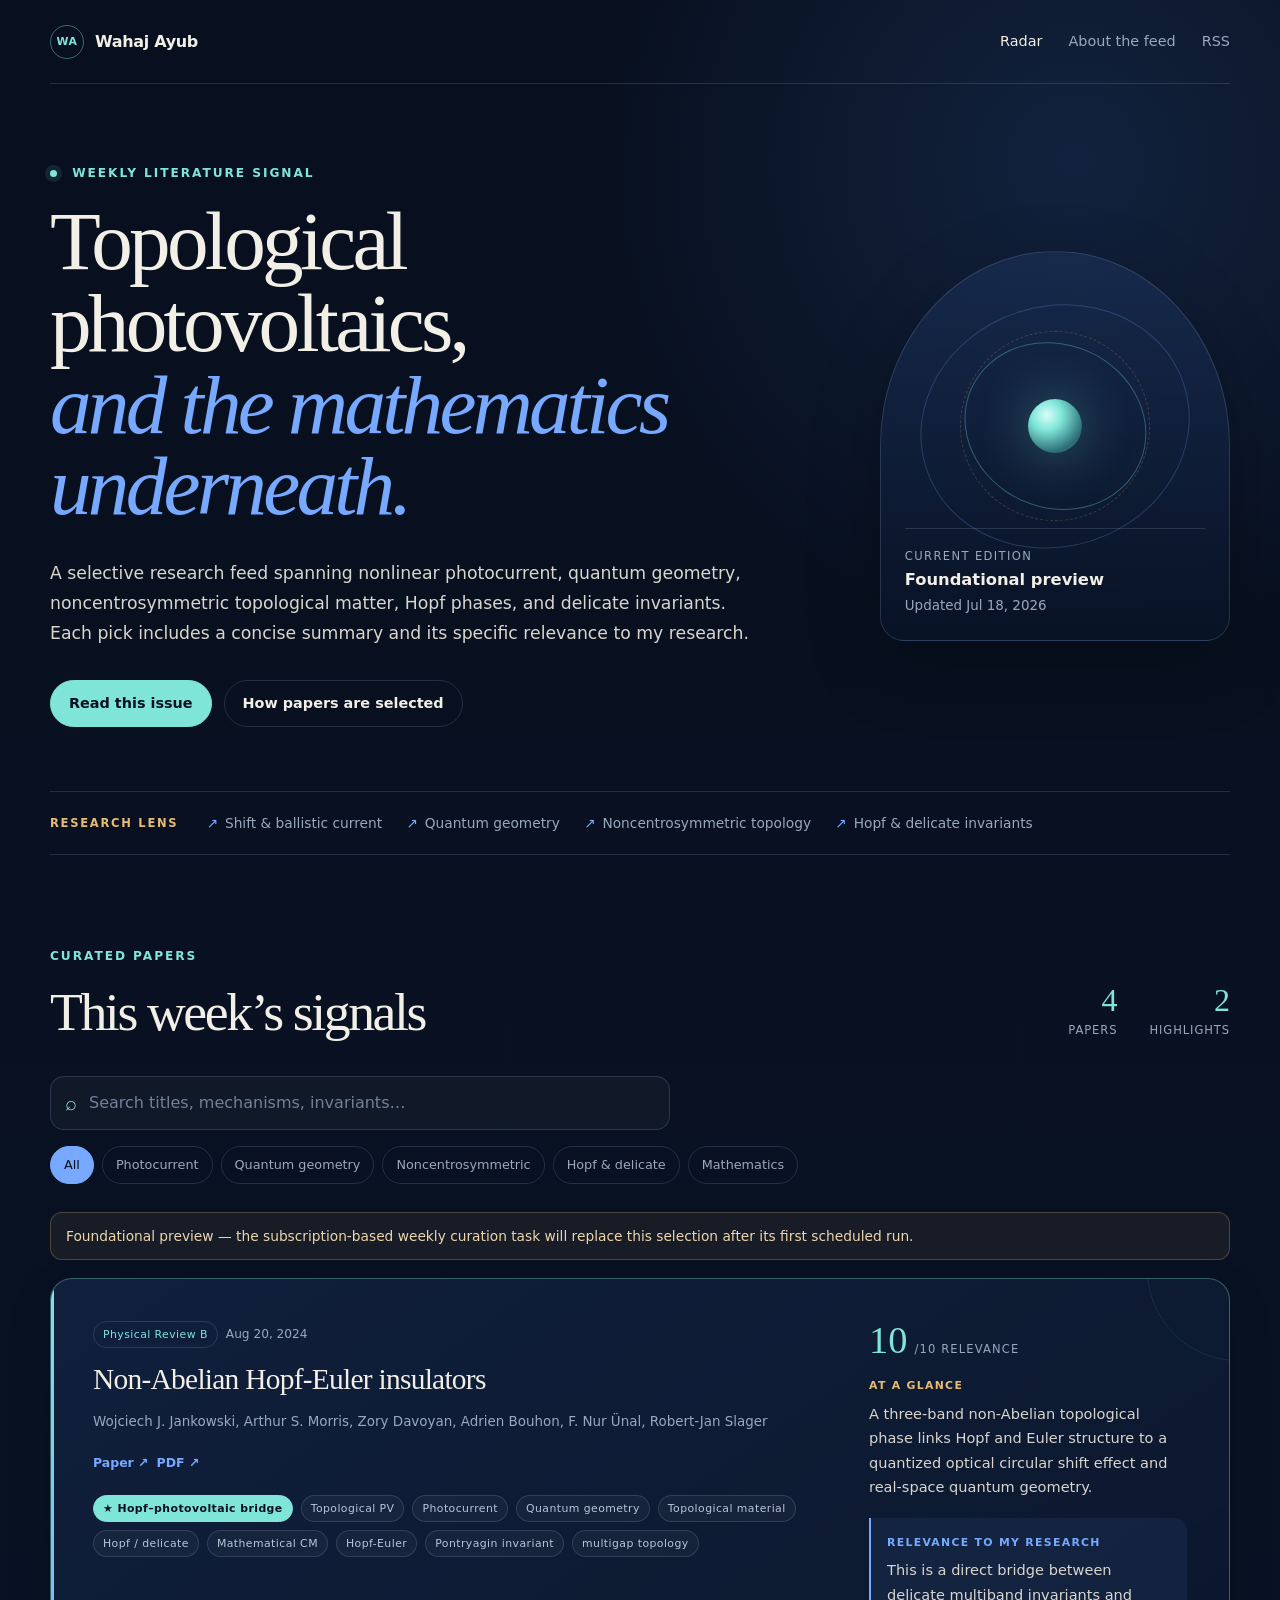
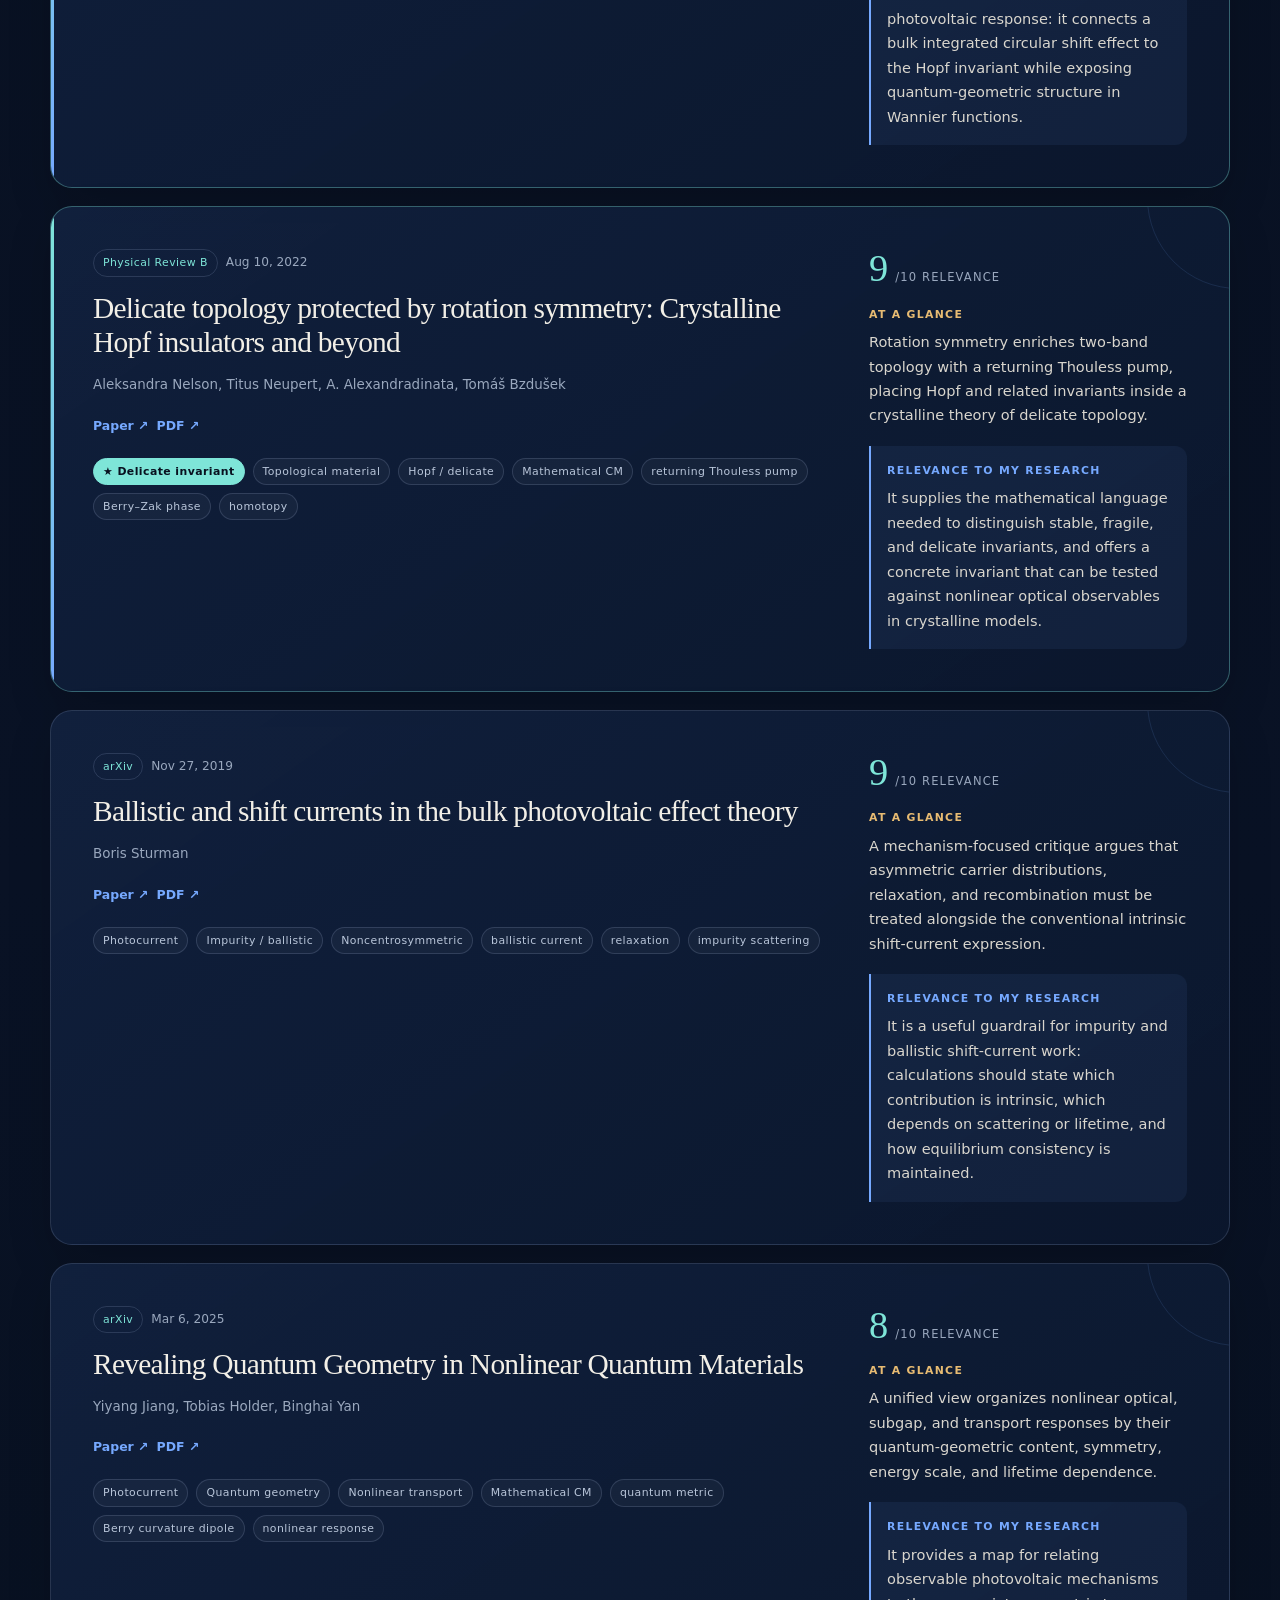
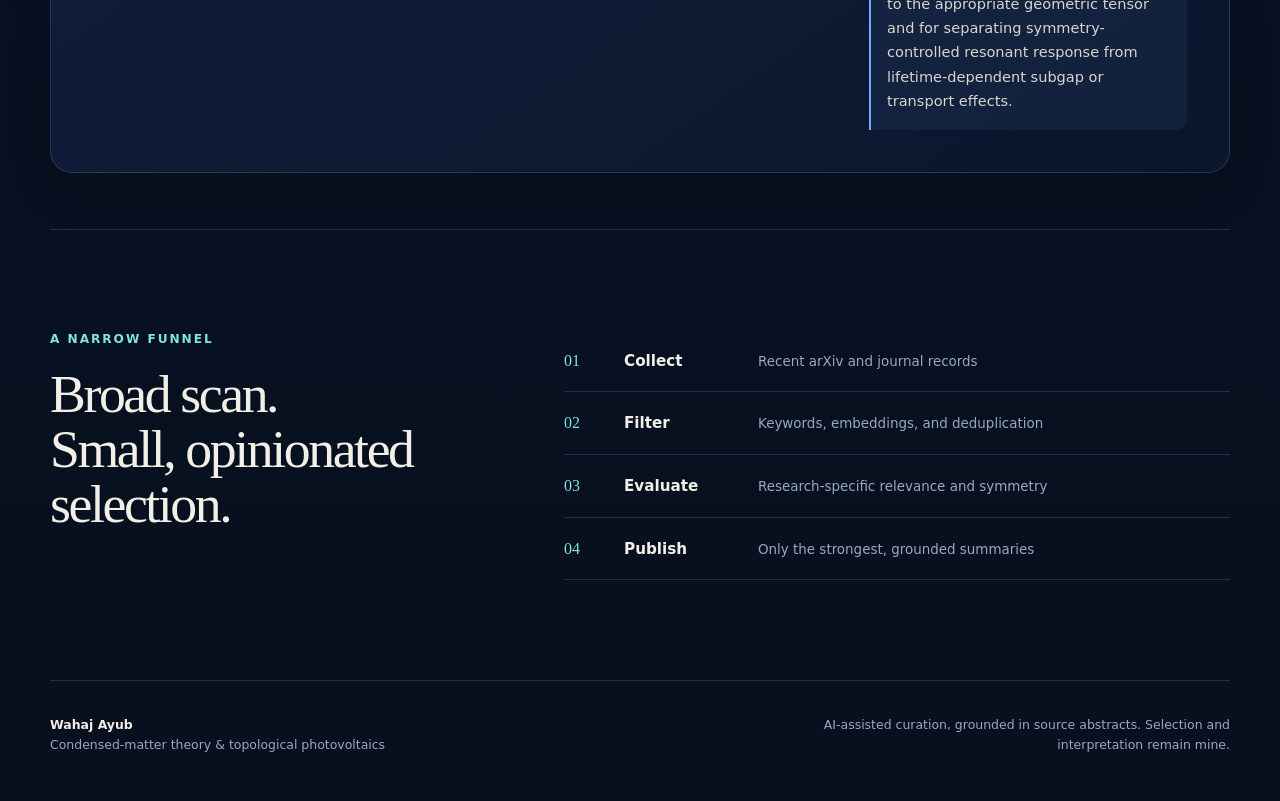
==== index.html @ 77e35195 "Launch research radar" ====
<!doctype html>
<html lang="en">
<head>
  <meta charset="utf-8">
  <meta name="viewport" content="width=device-width, initial-scale=1">
  <meta name="description" content="Wahaj Ayub's research radar for topological photovoltaics, quantum geometry, noncentrosymmetric materials, and mathematical condensed matter.">
  <meta name="theme-color" content="#08101f">
  <meta property="og:title" content="Wahaj Ayub — Research Radar">
  <meta property="og:description" content="Weekly signals from topological photovoltaics, quantum geometry, and the mathematics underneath.">
  <meta property="og:type" content="website">
  <meta property="og:url" content="https://wahajayub.me/">
  <link rel="canonical" href="https://wahajayub.me/">
  <link rel="alternate" type="application/rss+xml" title="Wahaj Ayub Research Radar" href="/feed.xml">
  <link rel="stylesheet" href="/styles.css">
  <link rel="icon" href="data:image/svg+xml,<svg xmlns=%22http://www.w3.org/2000/svg%22 viewBox=%220 0 100 100%22><text y=%22.9em%22 font-size=%2290%22>◈</text></svg>">
  <title>Wahaj Ayub — Research Radar</title>
</head>
<body>
  <a class="skip-link" href="#papers">Skip to papers</a>

  <header class="site-header">
    <a class="wordmark" href="/" aria-label="Wahaj Ayub home">
      <span class="wordmark-mark" aria-hidden="true">WA</span>
      <span>Wahaj Ayub</span>
    </a>
    <nav class="site-nav" aria-label="Primary navigation">
      <a class="active" href="/">Radar</a>
      <a href="/about.html">About the feed</a>
      <a href="/feed.xml">RSS</a>
    </nav>
  </header>

  <main>
    <section class="hero" aria-labelledby="page-title">
      <div class="hero-copy">
        <p class="eyebrow"><span class="live-dot" aria-hidden="true"></span> Weekly literature signal</p>
        <h1 id="page-title">Topological photovoltaics,<br><em>and the mathematics underneath.</em></h1>
        <p class="hero-intro">
          A selective research feed spanning nonlinear photocurrent, quantum geometry,
          noncentrosymmetric topological matter, Hopf phases, and delicate invariants.
          Each pick includes a concise summary and its specific relevance to my research.
        </p>
        <div class="hero-actions">
          <a class="button primary" href="#papers">Read this issue</a>
          <a class="button ghost" href="/about.html">How papers are selected</a>
        </div>
      </div>

      <aside class="signal-panel" aria-label="Current edition">
        <div class="signal-orbit" aria-hidden="true">
          <span class="orbit orbit-one"></span>
          <span class="orbit orbit-two"></span>
          <span class="orbit-core"></span>
        </div>
        <div class="signal-meta">
          <span class="signal-label">Current edition</span>
          <strong id="edition-label">Loading…</strong>
          <span id="updated-label">Checking the feed</span>
        </div>
      </aside>
    </section>

    <section class="lens-strip" aria-label="Research priorities">
      <span class="lens-label">Research lens</span>
      <div class="lens-items">
        <span>Shift &amp; ballistic current</span>
        <span>Quantum geometry</span>
        <span>Noncentrosymmetric topology</span>
        <span>Hopf &amp; delicate invariants</span>
      </div>
    </section>

    <section class="feed-section" id="papers" aria-labelledby="papers-title">
      <div class="section-heading">
        <div>
          <p class="eyebrow">Curated papers</p>
          <h2 id="papers-title">This week’s signals</h2>
        </div>
        <div class="issue-stats" aria-live="polite">
          <div><strong id="paper-count">—</strong><span>papers</span></div>
          <div><strong id="highlight-count">—</strong><span>highlights</span></div>
        </div>
      </div>

      <div class="controls" aria-label="Paper filters">
        <label class="search-box">
          <span class="sr-only">Search papers</span>
          <span aria-hidden="true">⌕</span>
          <input id="paper-search" type="search" placeholder="Search titles, mechanisms, invariants…" autocomplete="off">
        </label>
        <div class="filter-row" id="filter-row" role="group" aria-label="Filter by topic">
          <button class="filter active" type="button" data-filter="all" aria-pressed="true">All</button>
          <button class="filter" type="button" data-filter="shift_current" aria-pressed="false">Photocurrent</button>
          <button class="filter" type="button" data-filter="quantum_geometry" aria-pressed="false">Quantum geometry</button>
          <button class="filter" type="button" data-filter="noncentrosymmetric_materials" aria-pressed="false">Noncentrosymmetric</button>
          <button class="filter" type="button" data-filter="hopf_topology" aria-pressed="false">Hopf &amp; delicate</button>
          <button class="filter" type="button" data-filter="mathematical_condensed_matter" aria-pressed="false">Mathematics</button>
        </div>
      </div>

      <div class="feed-notice" id="feed-notice" hidden></div>
      <div class="paper-list" id="paper-list" aria-live="polite">
        <article class="paper-card skeleton-card" aria-label="Loading paper">
          <div class="skeleton line short"></div>
          <div class="skeleton line title"></div>
          <div class="skeleton line"></div>
          <div class="skeleton block"></div>
        </article>
      </div>
      <div class="empty-state" id="empty-state" hidden>
        <span aria-hidden="true">∅</span>
        <h3>No matching signals</h3>
        <p>Try a broader topic or clear the search.</p>
      </div>
    </section>

    <section class="method-preview">
      <div>
        <p class="eyebrow">A narrow funnel</p>
        <h2>Broad scan.<br>Small, opinionated selection.</h2>
      </div>
      <ol class="funnel" aria-label="Selection process">
        <li><span>01</span><strong>Collect</strong><small>Recent arXiv and journal records</small></li>
        <li><span>02</span><strong>Filter</strong><small>Keywords, embeddings, and deduplication</small></li>
        <li><span>03</span><strong>Evaluate</strong><small>Research-specific relevance and symmetry</small></li>
        <li><span>04</span><strong>Publish</strong><small>Only the strongest, grounded summaries</small></li>
      </ol>
    </section>
  </main>

  <footer class="site-footer">
    <div>
      <strong>Wahaj Ayub</strong>
      <span>Condensed-matter theory &amp; topological photovoltaics</span>
    </div>
    <p>AI-assisted curation, grounded in source abstracts. Selection and interpretation remain mine.</p>
  </footer>

  <script src="/app.js" defer></script>
</body>
</html>
---- styles.css ----
:root {
  --ink: #08101f;
  --ink-soft: #0d1830;
  --panel: #111f3b;
  --panel-light: #172747;
  --paper: #f2efe7;
  --paper-soft: #d9d6ce;
  --muted: #9aa8be;
  --blue: #76a9ff;
  --cyan: #7ee5d8;
  --gold: #e7bb72;
  --rose: #f29ba5;
  --border: rgba(187, 207, 240, 0.16);
  --shadow: 0 24px 70px rgba(0, 0, 0, 0.28);
  --radius: 22px;
  --max: 1180px;
}

* { box-sizing: border-box; }
html { scroll-behavior: smooth; }
body {
  margin: 0;
  min-width: 320px;
  color: var(--paper);
  background:
    radial-gradient(circle at 84% 4%, rgba(56, 105, 184, 0.2), transparent 30rem),
    linear-gradient(180deg, #08101f 0%, #091225 62%, #07101e 100%);
  font-family: Inter, ui-sans-serif, system-ui, -apple-system, BlinkMacSystemFont, "Segoe UI", sans-serif;
  line-height: 1.6;
  -webkit-font-smoothing: antialiased;
}

body::before {
  content: "";
  position: fixed;
  inset: 0;
  pointer-events: none;
  opacity: 0.23;
  background-image: linear-gradient(rgba(255,255,255,.018) 1px, transparent 1px), linear-gradient(90deg, rgba(255,255,255,.018) 1px, transparent 1px);
  background-size: 42px 42px;
  mask-image: linear-gradient(to bottom, black, transparent 68%);
}

a { color: inherit; }
button, input { font: inherit; }
button { color: inherit; }

.skip-link {
  position: fixed;
  left: 16px;
  top: -60px;
  z-index: 50;
  padding: 10px 14px;
  border-radius: 8px;
  color: var(--ink);
  background: var(--cyan);
  transition: top .2s ease;
}
.skip-link:focus { top: 16px; }
.sr-only {
  position: absolute;
  width: 1px;
  height: 1px;
  padding: 0;
  margin: -1px;
  overflow: hidden;
  clip: rect(0, 0, 0, 0);
  white-space: nowrap;
  border: 0;
}

.site-header,
main,
.site-footer {
  width: min(calc(100% - 40px), var(--max));
  margin-inline: auto;
  position: relative;
  z-index: 1;
}

.site-header {
  display: flex;
  align-items: center;
  justify-content: space-between;
  min-height: 84px;
  border-bottom: 1px solid var(--border);
}

.wordmark {
  display: inline-flex;
  align-items: center;
  gap: 11px;
  font-weight: 720;
  text-decoration: none;
  letter-spacing: -.02em;
}

.wordmark-mark {
  display: grid;
  place-items: center;
  width: 34px;
  aspect-ratio: 1;
  border: 1px solid rgba(126, 229, 216, .42);
  border-radius: 50%;
  color: var(--cyan);
  font-size: .68rem;
  letter-spacing: .04em;
}

.site-nav { display: flex; gap: 26px; }
.site-nav a {
  color: var(--muted);
  font-size: .9rem;
  text-decoration: none;
  transition: color .15s ease;
}
.site-nav a:hover,
.site-nav a.active { color: var(--paper); }

.hero {
  display: grid;
  grid-template-columns: minmax(0, 1.35fr) minmax(270px, .65fr);
  gap: clamp(40px, 8vw, 110px);
  align-items: center;
  min-height: 640px;
  padding: 80px 0 64px;
}

.eyebrow {
  margin: 0 0 18px;
  color: var(--cyan);
  font-size: .76rem;
  font-weight: 760;
  letter-spacing: .16em;
  text-transform: uppercase;
}

.live-dot {
  display: inline-block;
  width: 7px;
  height: 7px;
  margin-right: 9px;
  border-radius: 50%;
  background: var(--cyan);
  box-shadow: 0 0 0 5px rgba(126, 229, 216, .1);
}

h1, h2, h3, p { overflow-wrap: anywhere; }
h1, h2 {
  font-family: Georgia, "Times New Roman", serif;
  letter-spacing: -.045em;
}

.hero h1,
.about-hero h1 {
  max-width: 900px;
  margin: 0;
  font-size: clamp(3rem, 6.5vw, 6.15rem);
  font-weight: 500;
  line-height: .98;
}
.hero h1 em,
.about-hero h1 em {
  color: var(--blue);
  font-weight: 400;
}

.hero-intro,
.about-hero > p:last-child {
  max-width: 720px;
  margin: 30px 0 0;
  color: var(--paper-soft);
  font-size: clamp(1rem, 1.35vw, 1.16rem);
  line-height: 1.75;
}

.hero-actions,
.about-cta > div { display: flex; flex-wrap: wrap; gap: 12px; margin-top: 32px; }
.button {
  display: inline-flex;
  align-items: center;
  justify-content: center;
  min-height: 46px;
  padding: 11px 18px;
  border: 1px solid var(--border);
  border-radius: 999px;
  font-size: .9rem;
  font-weight: 700;
  text-decoration: none;
  transition: transform .15s ease, background .15s ease, border-color .15s ease;
}
.button:hover { transform: translateY(-2px); }
.button.primary { color: var(--ink); background: var(--cyan); border-color: var(--cyan); }
.button.ghost:hover { background: rgba(255,255,255,.06); border-color: rgba(255,255,255,.28); }

.signal-panel {
  position: relative;
  min-height: 390px;
  padding: 24px;
  border: 1px solid var(--border);
  border-radius: 50% 50% 24px 24px;
  background: linear-gradient(180deg, rgba(25, 46, 84, .75), rgba(9, 19, 38, .85));
  box-shadow: var(--shadow);
  overflow: hidden;
}
.signal-orbit { position: absolute; inset: 14% 11% 24%; }
.orbit {
  position: absolute;
  inset: 0;
  border: 1px solid rgba(118, 169, 255, .24);
  border-radius: 50%;
  transform: rotate(-18deg);
}
.orbit-two { inset: 16%; border-color: rgba(126, 229, 216, .32); transform: rotate(24deg); }
.orbit-core {
  position: absolute;
  left: 50%;
  top: 50%;
  width: 54px;
  height: 54px;
  transform: translate(-50%, -50%);
  border-radius: 50%;
  background: radial-gradient(circle at 35% 30%, #d8fff9, var(--cyan) 30%, #2d6e76 72%);
  box-shadow: 0 0 54px rgba(126, 229, 216, .38);
}
.orbit-core::after {
  content: "";
  position: absolute;
  inset: -68px;
  border: 1px dashed rgba(231, 187, 114, .22);
  border-radius: 50%;
}
.signal-meta {
  position: absolute;
  left: 24px;
  right: 24px;
  bottom: 23px;
  display: grid;
  gap: 2px;
  padding-top: 18px;
  border-top: 1px solid var(--border);
}
.signal-label { color: var(--muted); font-size: .72rem; letter-spacing: .12em; text-transform: uppercase; }
.signal-meta strong { font-size: 1.02rem; }
.signal-meta > span:last-child { color: var(--muted); font-size: .84rem; }

.lens-strip {
  display: flex;
  align-items: center;
  gap: 28px;
  padding: 20px 0;
  border-top: 1px solid var(--border);
  border-bottom: 1px solid var(--border);
}
.lens-label { flex: none; color: var(--gold); font-size: .72rem; font-weight: 760; letter-spacing: .15em; text-transform: uppercase; }
.lens-items { display: flex; flex-wrap: wrap; gap: 10px 24px; color: var(--muted); font-size: .86rem; }
.lens-items span::before { content: "↗"; margin-right: 7px; color: var(--blue); }

.feed-section { padding: 92px 0 56px; scroll-margin-top: 30px; }
.section-heading {
  display: flex;
  align-items: end;
  justify-content: space-between;
  gap: 32px;
  margin-bottom: 36px;
}
.section-heading h2,
.method-preview h2,
.transparency h2,
.about-cta h2 {
  margin: 0;
  font-size: clamp(2.35rem, 4.2vw, 4.4rem);
  font-weight: 500;
  line-height: 1.02;
}
.issue-stats { display: flex; gap: 32px; }
.issue-stats div { display: grid; text-align: right; }
.issue-stats strong { color: var(--cyan); font-family: Georgia, serif; font-size: 2rem; font-weight: 500; line-height: 1; }
.issue-stats span { margin-top: 5px; color: var(--muted); font-size: .72rem; letter-spacing: .08em; text-transform: uppercase; }

.controls { display: grid; gap: 16px; margin-bottom: 28px; }
.search-box {
  display: flex;
  align-items: center;
  gap: 10px;
  width: min(100%, 620px);
  padding: 10px 14px;
  border: 1px solid var(--border);
  border-radius: 14px;
  background: rgba(255,255,255,.035);
}
.search-box > span { color: var(--cyan); font-size: 1.25rem; }
.search-box input { width: 100%; border: 0; outline: 0; color: var(--paper); background: transparent; }
.search-box input::placeholder { color: #72819a; }
.filter-row { display: flex; flex-wrap: wrap; gap: 8px; }
.filter {
  padding: 8px 13px;
  border: 1px solid var(--border);
  border-radius: 999px;
  color: var(--muted);
  background: transparent;
  cursor: pointer;
  font-size: .8rem;
  transition: .15s ease;
}
.filter:hover,
.filter.active { color: var(--ink); border-color: var(--blue); background: var(--blue); }

.feed-notice {
  margin-bottom: 18px;
  padding: 12px 15px;
  border: 1px solid rgba(231, 187, 114, .26);
  border-radius: 12px;
  color: #eed6ac;
  background: rgba(231, 187, 114, .07);
  font-size: .86rem;
}
.paper-list { display: grid; gap: 18px; }
.paper-card {
  position: relative;
  display: grid;
  grid-template-columns: minmax(0, 1.4fr) minmax(270px, .6fr);
  gap: 34px;
  padding: clamp(24px, 3.5vw, 42px);
  border: 1px solid var(--border);
  border-radius: var(--radius);
  background: linear-gradient(145deg, rgba(18, 34, 64, .88), rgba(11, 23, 45, .96));
  box-shadow: 0 18px 44px rgba(0,0,0,.16);
  overflow: hidden;
}
.paper-card::after {
  content: "";
  position: absolute;
  width: 180px;
  height: 180px;
  right: -100px;
  top: -100px;
  border: 1px solid rgba(118, 169, 255, .13);
  border-radius: 50%;
}
.paper-card.highlight { border-color: rgba(126, 229, 216, .35); }
.paper-card.highlight::before {
  content: "";
  position: absolute;
  inset: 0 auto 0 0;
  width: 3px;
  background: linear-gradient(var(--cyan), var(--blue));
}
.paper-main,
.paper-side { position: relative; z-index: 1; min-width: 0; }
.paper-kicker,
.badge-row,
.paper-links { display: flex; flex-wrap: wrap; align-items: center; gap: 8px; }
.paper-kicker { margin-bottom: 14px; color: var(--muted); font-size: .76rem; }
.source-chip,
.badge {
  display: inline-flex;
  align-items: center;
  min-height: 26px;
  padding: 4px 9px;
  border: 1px solid var(--border);
  border-radius: 999px;
  font-size: .68rem;
  letter-spacing: .04em;
}
.source-chip { color: var(--cyan); }
.badge { color: #b9c6da; background: rgba(255,255,255,.035); }
.badge.highlight-badge { color: var(--ink); border-color: var(--cyan); background: var(--cyan); font-weight: 760; }
.paper-title { margin: 0; font-family: Georgia, serif; font-size: clamp(1.5rem, 2.3vw, 2.2rem); font-weight: 500; line-height: 1.18; letter-spacing: -.025em; }
.paper-title a { text-decoration: none; }
.paper-title a:hover { color: var(--blue); }
.authors { margin: 14px 0 0; color: var(--muted); font-size: .84rem; }
.paper-links { margin-top: 20px; }
.paper-links a { color: var(--blue); font-size: .78rem; font-weight: 700; text-decoration: none; }
.paper-links a::after { content: " ↗"; }
.paper-side { display: grid; align-content: start; gap: 18px; }
.score-box { display: flex; align-items: baseline; gap: 7px; color: var(--cyan); }
.score-box strong { font-family: Georgia, serif; font-size: 2.4rem; font-weight: 500; line-height: 1; }
.score-box span { color: var(--muted); font-size: .72rem; text-transform: uppercase; letter-spacing: .1em; }
.summary-label { margin: 0 0 7px; color: var(--gold); font-size: .68rem; font-weight: 760; letter-spacing: .12em; text-transform: uppercase; }
.paper-summary,
.paper-relevance { margin: 0; color: var(--paper-soft); font-size: .91rem; line-height: 1.68; }
.relevance-block { padding: 16px; border-left: 2px solid var(--blue); border-radius: 0 12px 12px 0; background: rgba(118, 169, 255, .07); }
.relevance-block .summary-label { color: var(--blue); }
.badge-row { margin-top: 22px; }

.empty-state { padding: 70px 20px; text-align: center; border: 1px dashed var(--border); border-radius: var(--radius); color: var(--muted); }
.empty-state > span { color: var(--blue); font-family: Georgia, serif; font-size: 3rem; }
.empty-state h3 { margin: 8px 0 0; color: var(--paper); font-family: Georgia, serif; font-size: 1.7rem; font-weight: 500; }
.empty-state p { margin: 6px 0 0; }

.skeleton-card { display: block; }
.skeleton { border-radius: 8px; background: linear-gradient(90deg, rgba(255,255,255,.04), rgba(255,255,255,.1), rgba(255,255,255,.04)); background-size: 200% 100%; animation: pulse 1.5s infinite; }
.skeleton.line { width: 75%; height: 13px; margin-bottom: 13px; }
.skeleton.line.short { width: 24%; }
.skeleton.line.title { width: 62%; height: 30px; }
.skeleton.block { width: 100%; height: 82px; margin-top: 24px; }
@keyframes pulse { to { background-position: -200% 0; } }

.method-preview {
  display: grid;
  grid-template-columns: .8fr 1.2fr;
  gap: 70px;
  padding: 100px 0;
  border-top: 1px solid var(--border);
}
.funnel { margin: 0; padding: 0; list-style: none; counter-reset: funnel; }
.funnel li { display: grid; grid-template-columns: 46px 120px 1fr; gap: 14px; align-items: baseline; padding: 18px 0; border-bottom: 1px solid var(--border); }
.funnel li > span { color: var(--cyan); font-family: Georgia, serif; }
.funnel strong { font-size: .95rem; }
.funnel small { color: var(--muted); font-size: .84rem; }

.site-footer {
  display: flex;
  justify-content: space-between;
  gap: 40px;
  padding: 34px 0 46px;
  border-top: 1px solid var(--border);
  color: var(--muted);
  font-size: .78rem;
}
.site-footer div { display: grid; }
.site-footer strong { color: var(--paper); }
.site-footer p { max-width: 480px; margin: 0; text-align: right; }

.about-main { padding-bottom: 70px; }
.about-hero { max-width: 1000px; padding: 100px 0 80px; }
.about-grid { display: grid; grid-template-columns: repeat(2, minmax(0, 1fr)); gap: 18px; }
.about-card { min-height: 330px; padding: 34px; border: 1px solid var(--border); border-radius: var(--radius); background: rgba(17,31,59,.68); }
.about-card.accent-card { background: linear-gradient(145deg, rgba(36, 65, 111, .9), rgba(15, 31, 59, .9)); }
.card-index { color: var(--cyan); font-family: Georgia, serif; }
.about-card h2 { margin: 42px 0 14px; font-size: 2rem; font-weight: 500; }
.about-card p { color: var(--paper-soft); }
.topic-list { display: grid; gap: 8px; padding-left: 20px; color: var(--paper-soft); font-size: .9rem; }
.topic-list li::marker { color: var(--cyan); }
.transparency { display: grid; grid-template-columns: .8fr 1.2fr; gap: 70px; margin-top: 90px; padding: 80px 0; border-top: 1px solid var(--border); border-bottom: 1px solid var(--border); }
.transparency-copy { color: var(--paper-soft); font-size: 1rem; }
.transparency-copy p:first-child { margin-top: 0; }
.about-cta { display: flex; align-items: end; justify-content: space-between; gap: 40px; padding: 90px 0 20px; }
.about-cta > div { margin: 0; }

@media (max-width: 900px) {
  .hero { grid-template-columns: 1fr; min-height: auto; }
  .signal-panel { min-height: 310px; width: min(100%, 470px); }
  .paper-card { grid-template-columns: 1fr; gap: 24px; }
  .paper-side { grid-template-columns: minmax(100px, .25fr) minmax(0, .75fr); }
  .relevance-block { grid-column: 1 / -1; }
  .method-preview,
  .transparency { grid-template-columns: 1fr; gap: 38px; }
}

@media (max-width: 680px) {
  .site-header, main, .site-footer { width: min(calc(100% - 28px), var(--max)); }
  .site-header { align-items: flex-start; padding: 20px 0; }
  .wordmark > span:last-child { display: none; }
  .site-nav { gap: 14px; }
  .site-nav a { font-size: .78rem; }
  .hero { padding: 64px 0 48px; }
  .hero h1, .about-hero h1 { font-size: clamp(2.65rem, 13.5vw, 4rem); }
  .signal-panel { min-height: 275px; }
  .lens-strip { align-items: flex-start; flex-direction: column; gap: 10px; }
  .feed-section { padding-top: 70px; }
  .section-heading { align-items: flex-start; flex-direction: column; }
  .issue-stats div { text-align: left; }
  .paper-card { padding: 24px 20px; }
  .paper-side { grid-template-columns: 1fr; }
  .relevance-block { grid-column: auto; }
  .funnel li { grid-template-columns: 40px 1fr; }
  .funnel small { grid-column: 2; }
  .site-footer { flex-direction: column; }
  .site-footer p { text-align: left; }
  .about-hero { padding: 70px 0 56px; }
  .about-grid { grid-template-columns: 1fr; }
  .about-card { min-height: auto; }
  .about-cta { align-items: flex-start; flex-direction: column; }
}

@media (prefers-reduced-motion: reduce) {
  html { scroll-behavior: auto; }
  *, *::before, *::after { animation-duration: .01ms !important; animation-iteration-count: 1 !important; transition-duration: .01ms !important; }
}
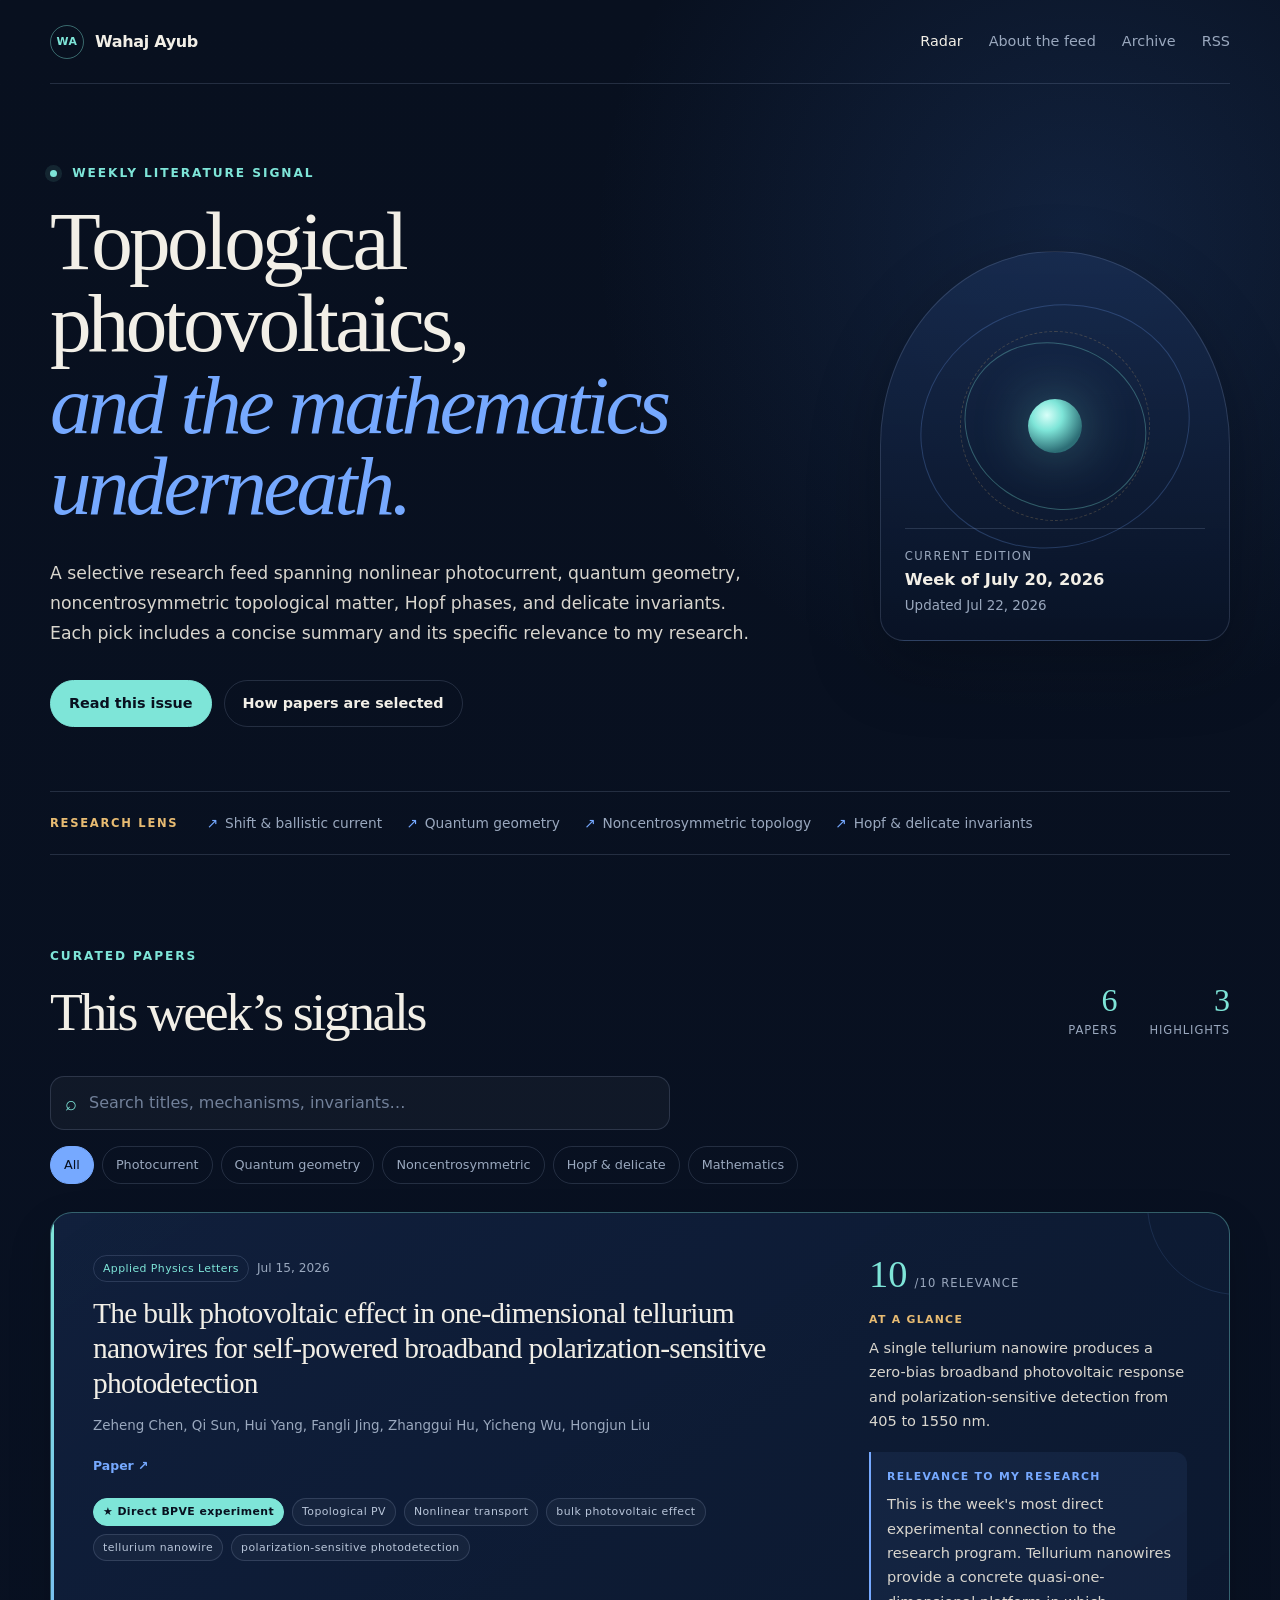
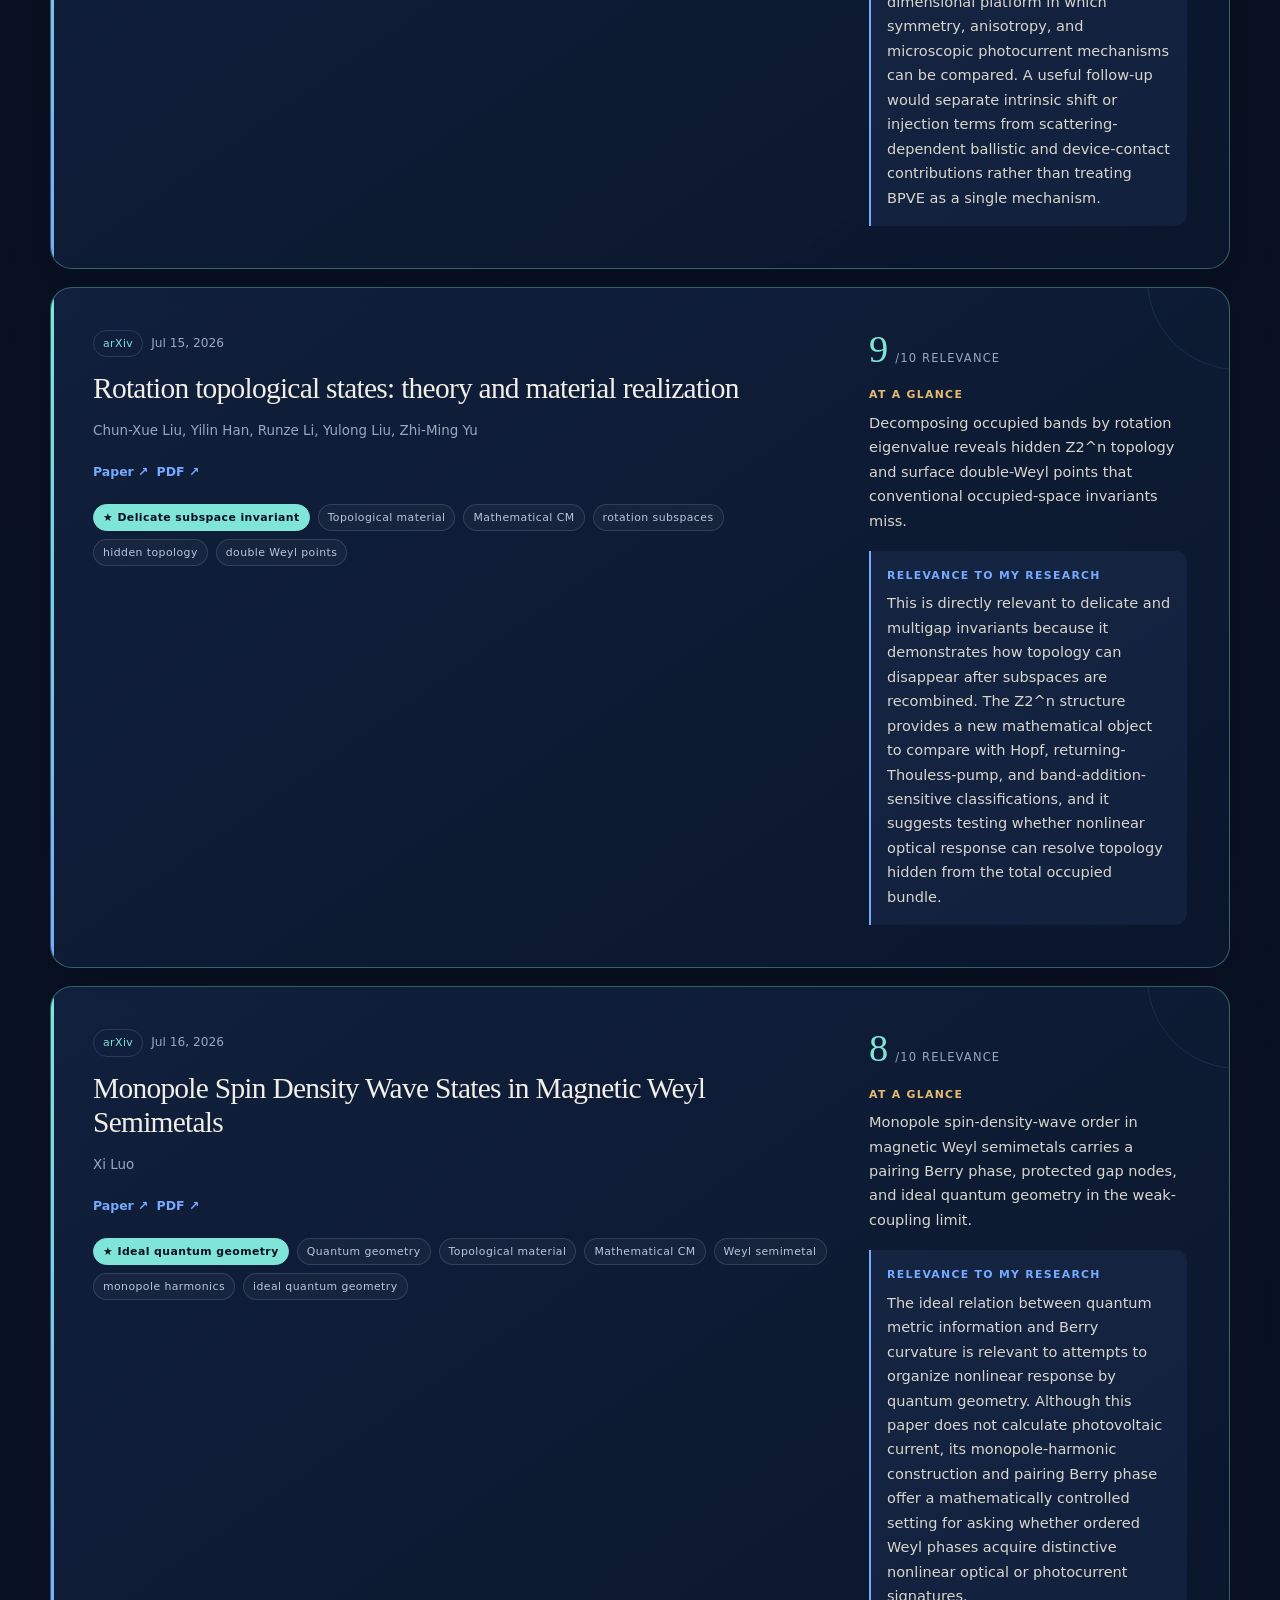
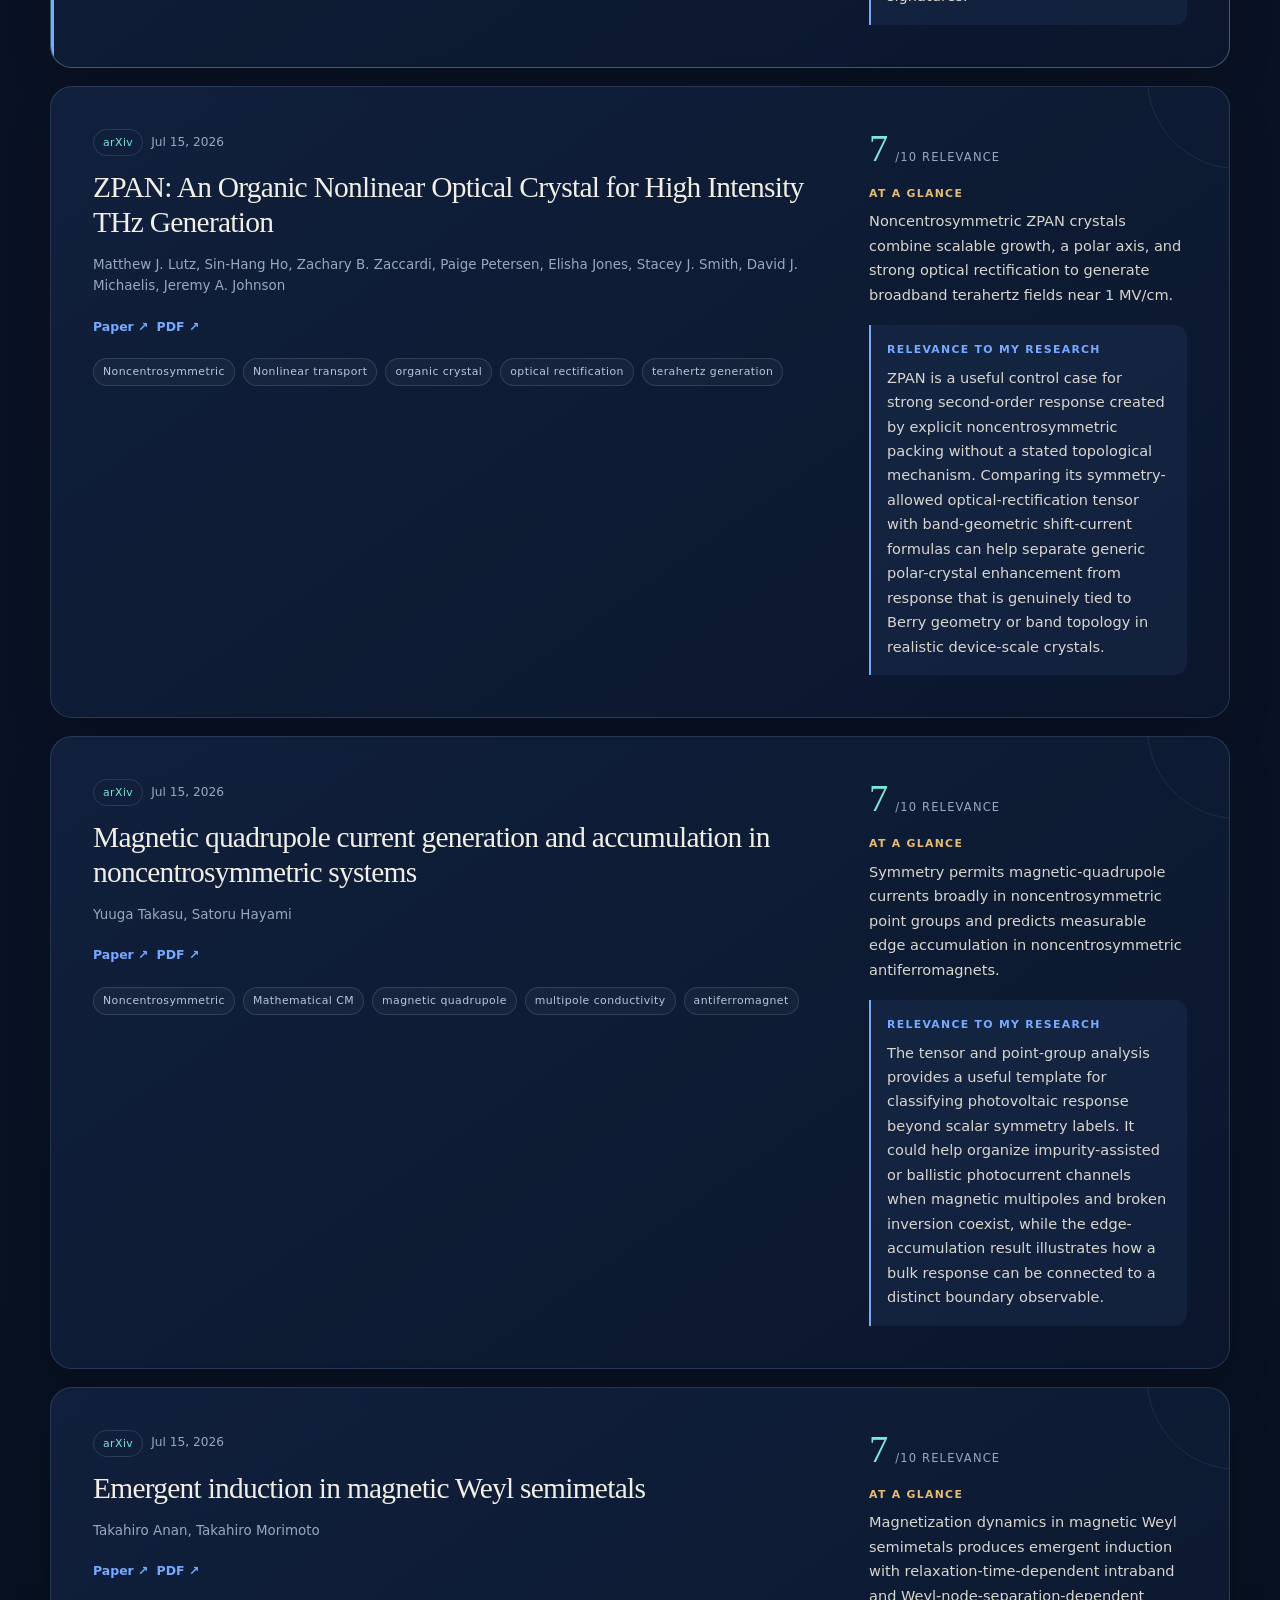
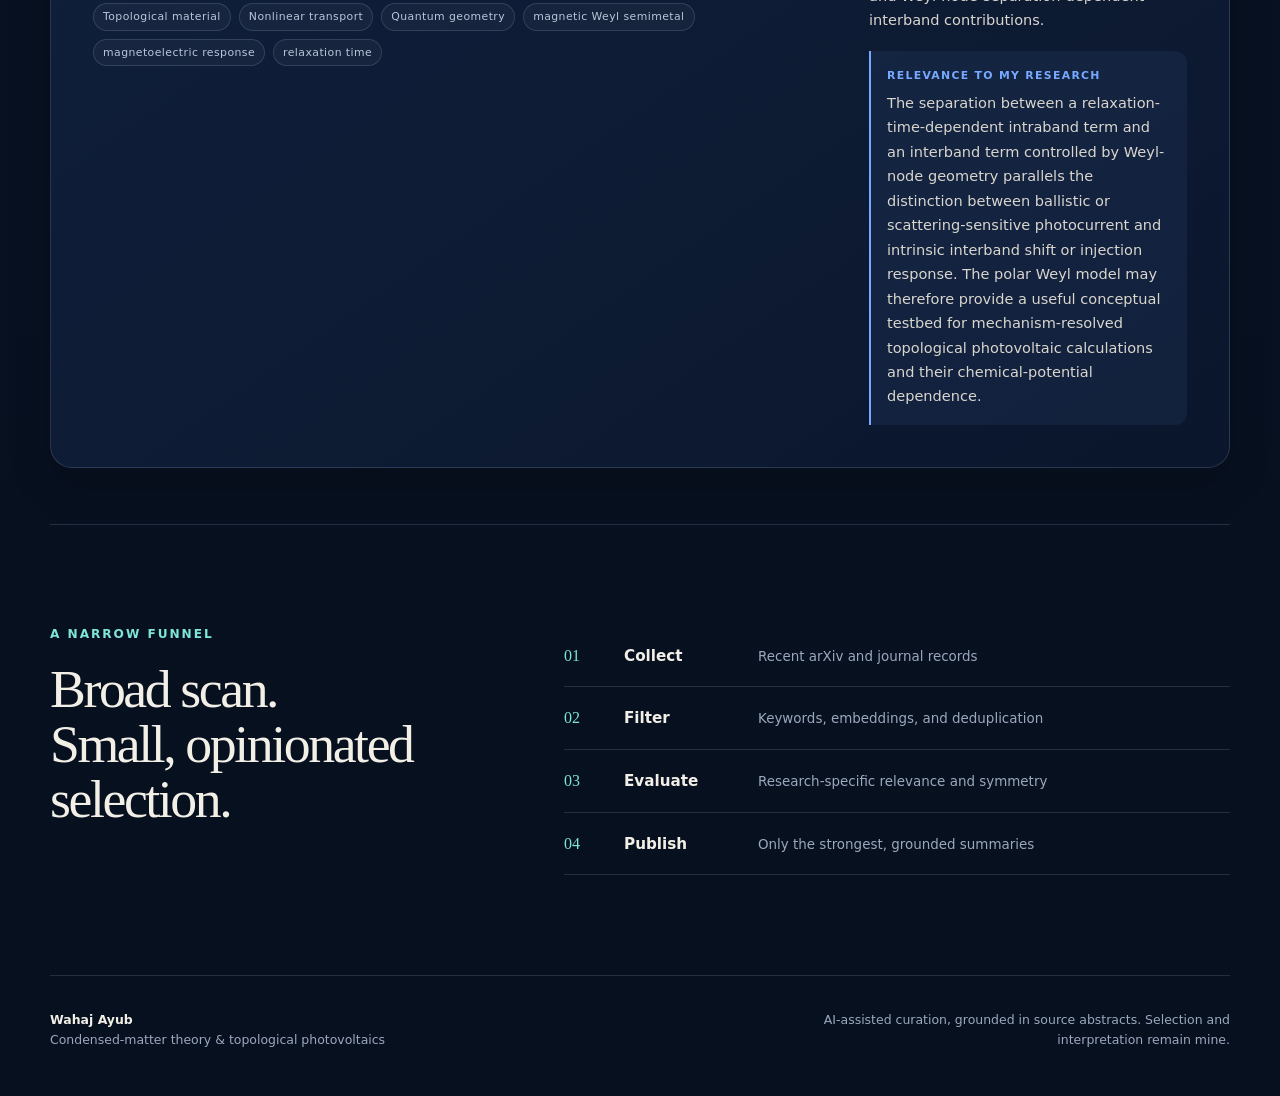
==== commit 74ca3d7d: "Publish research radar archive to website" ====
--- a/index.html
+++ b/index.html
@@ -26,6 +26,7 @@
     <nav class="site-nav" aria-label="Primary navigation">
       <a class="active" href="/">Radar</a>
       <a href="/about.html">About the feed</a>
+      <a href="/archive.html">Archive</a>
       <a href="/feed.xml">RSS</a>
     </nav>
   </header>
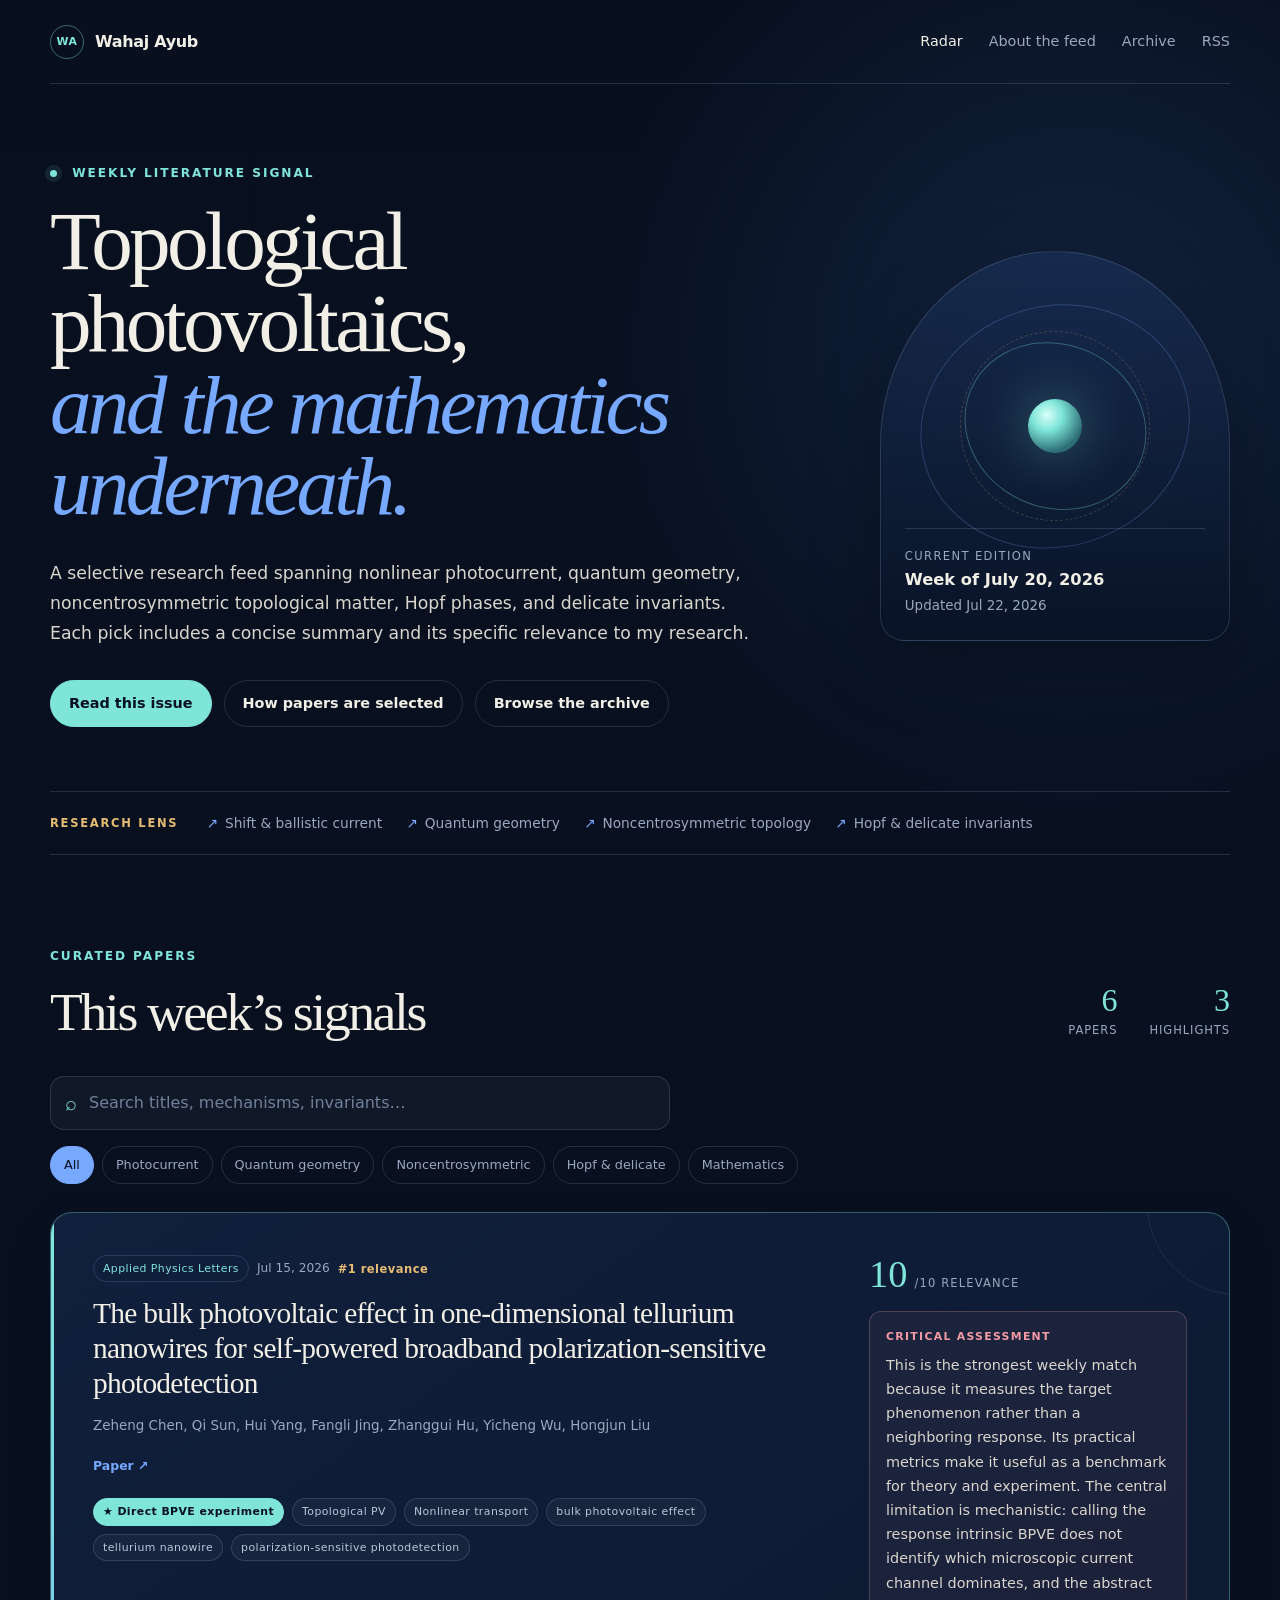
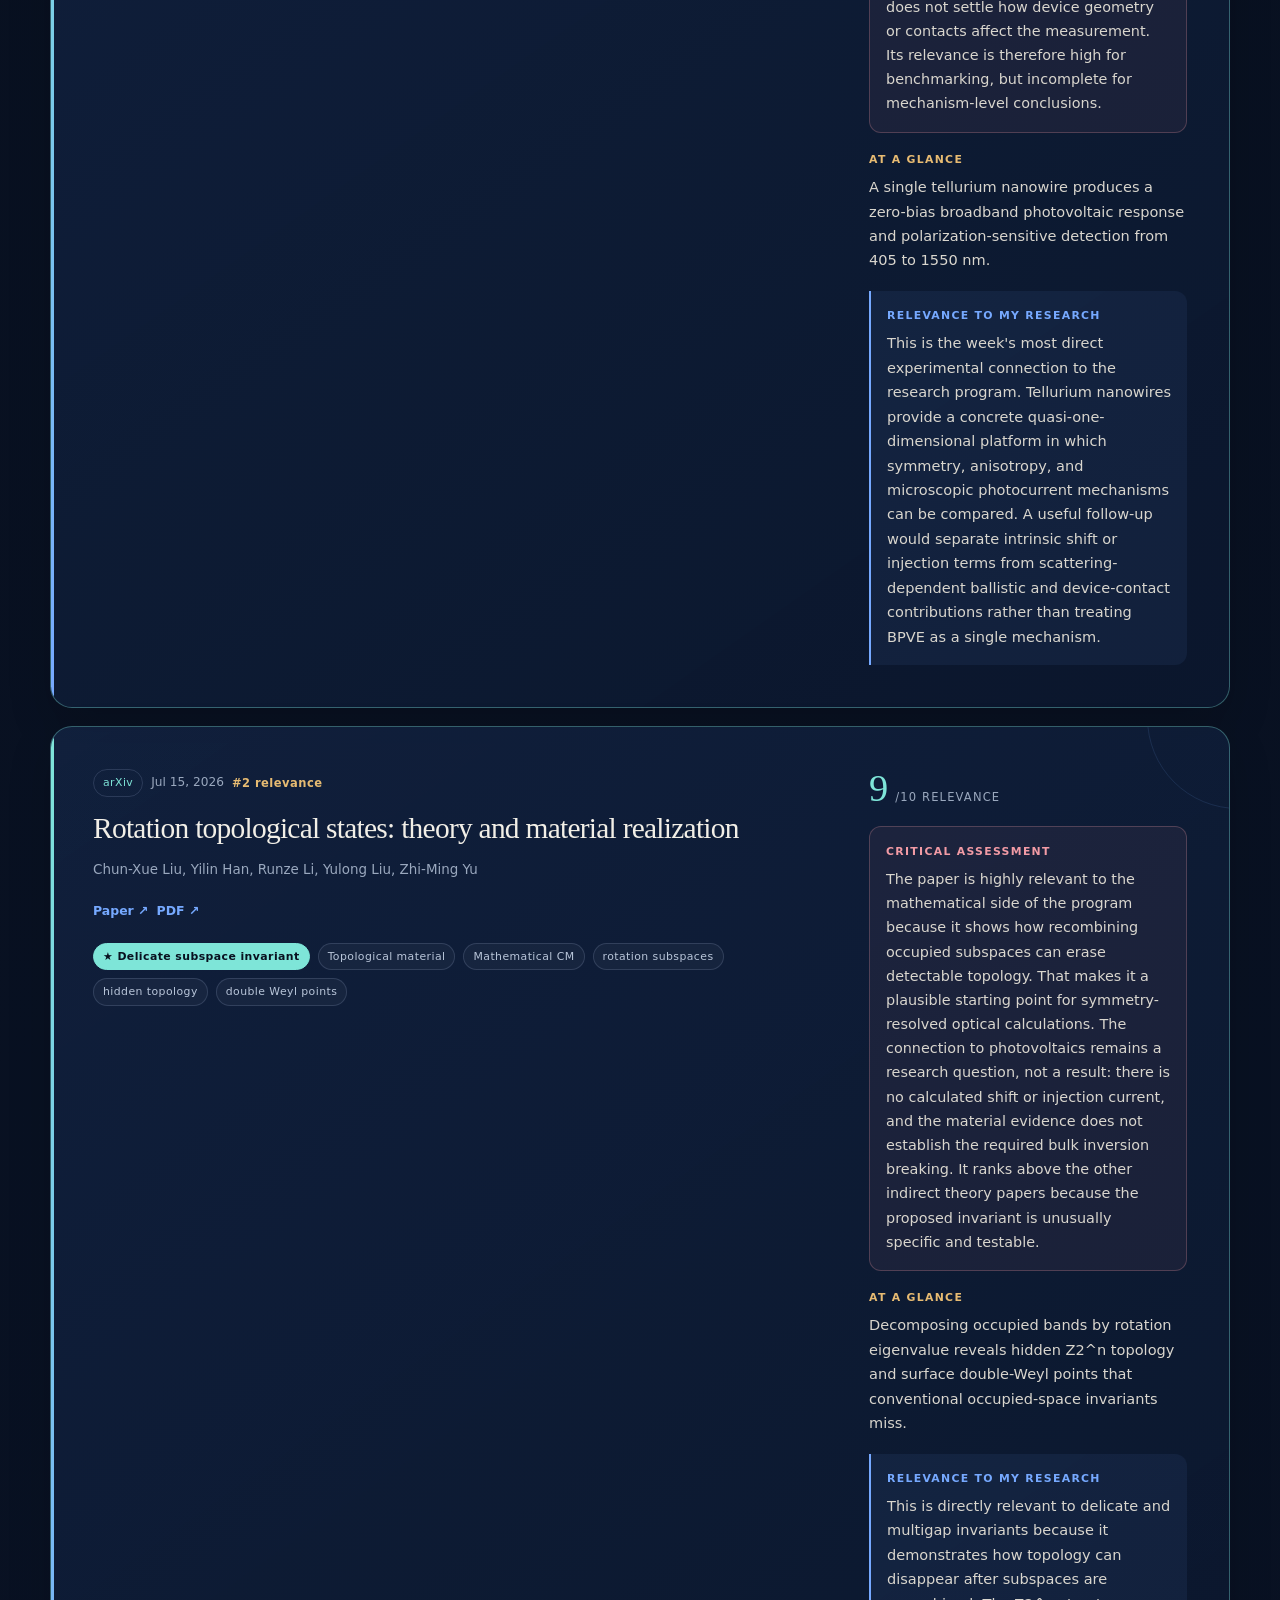
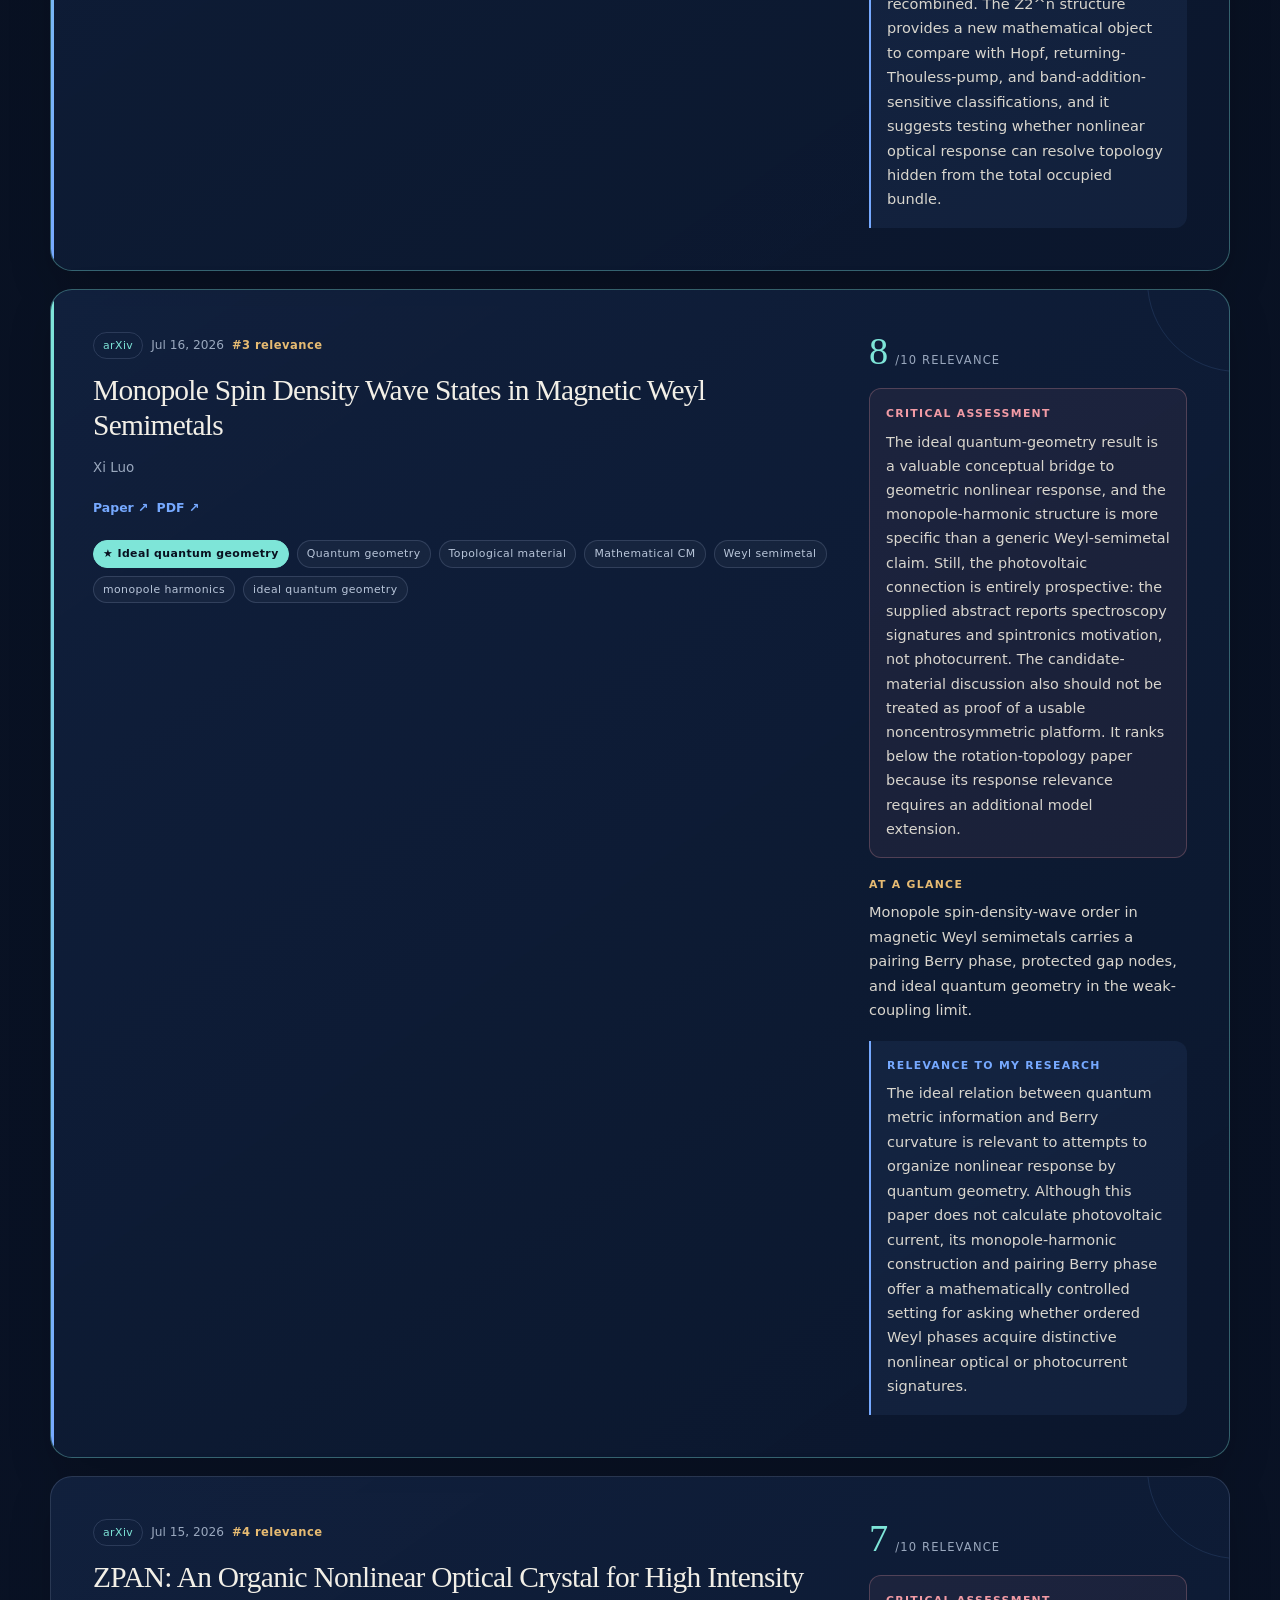
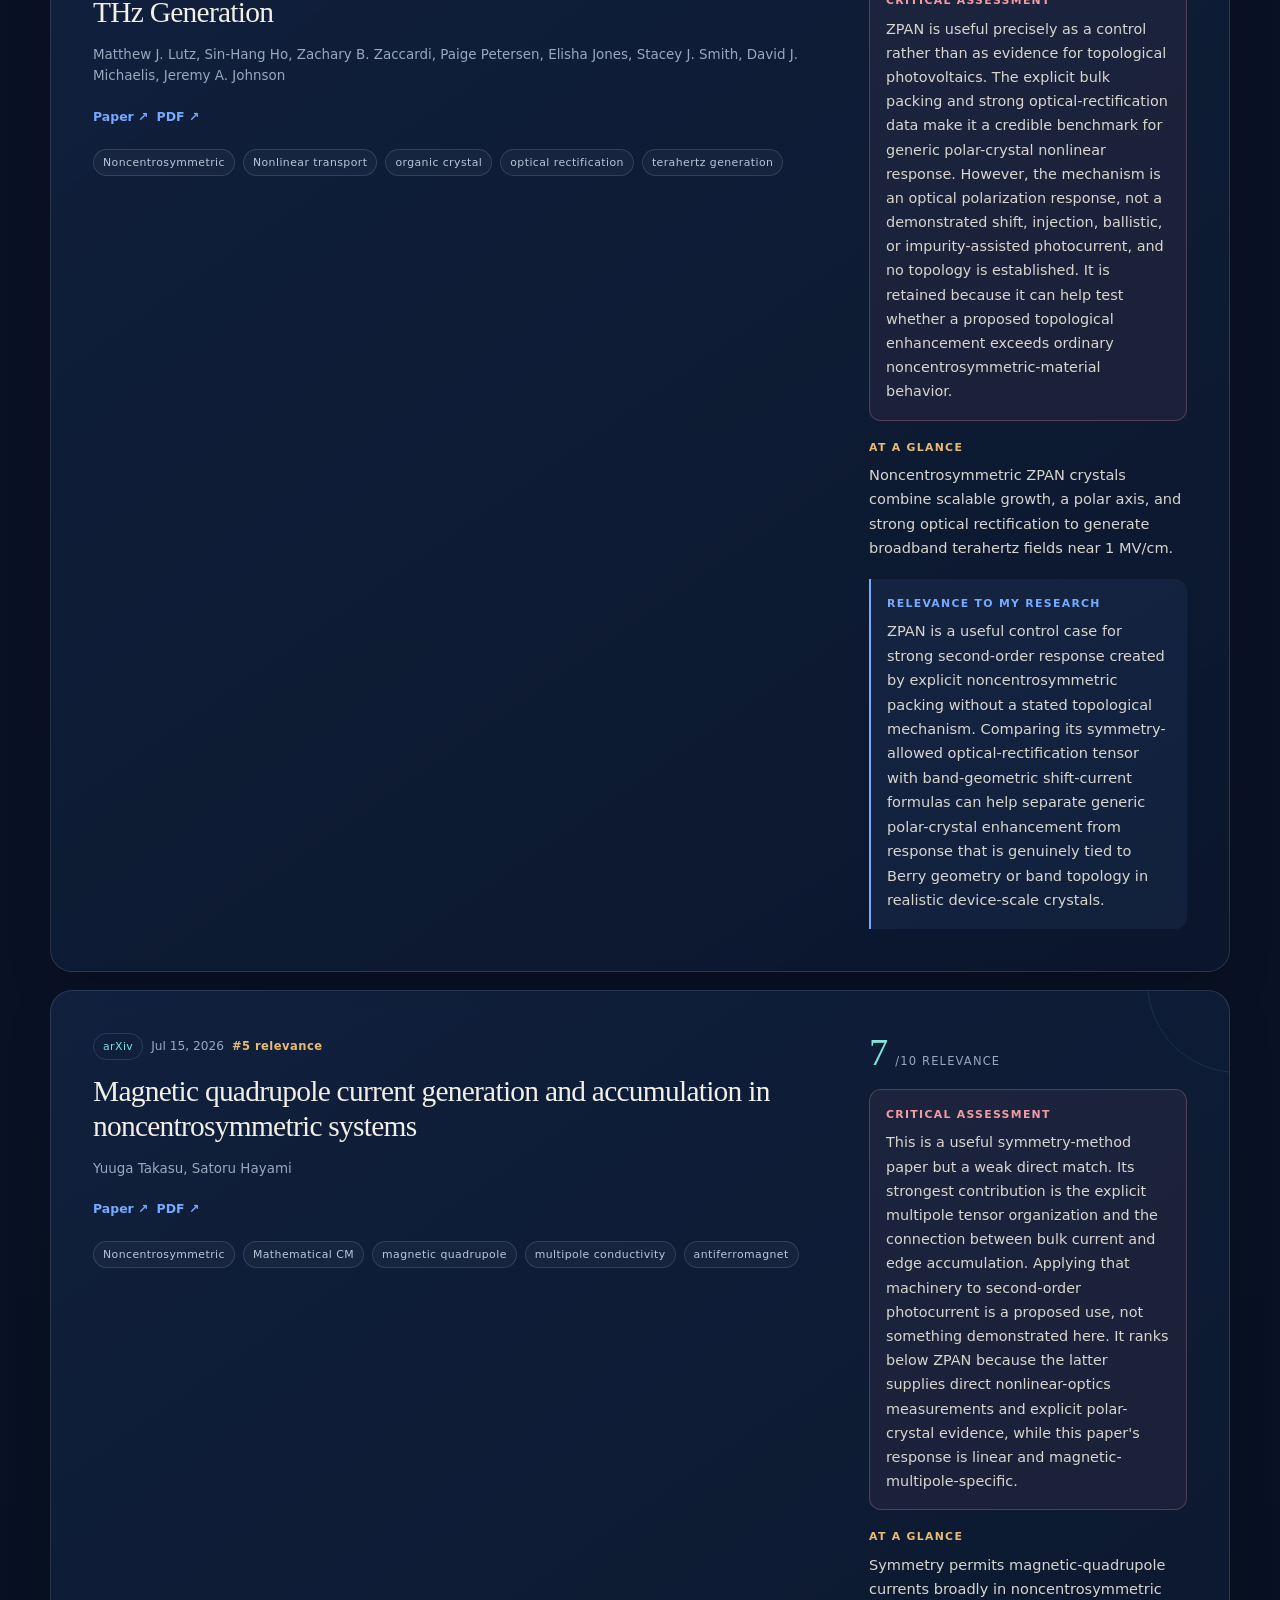
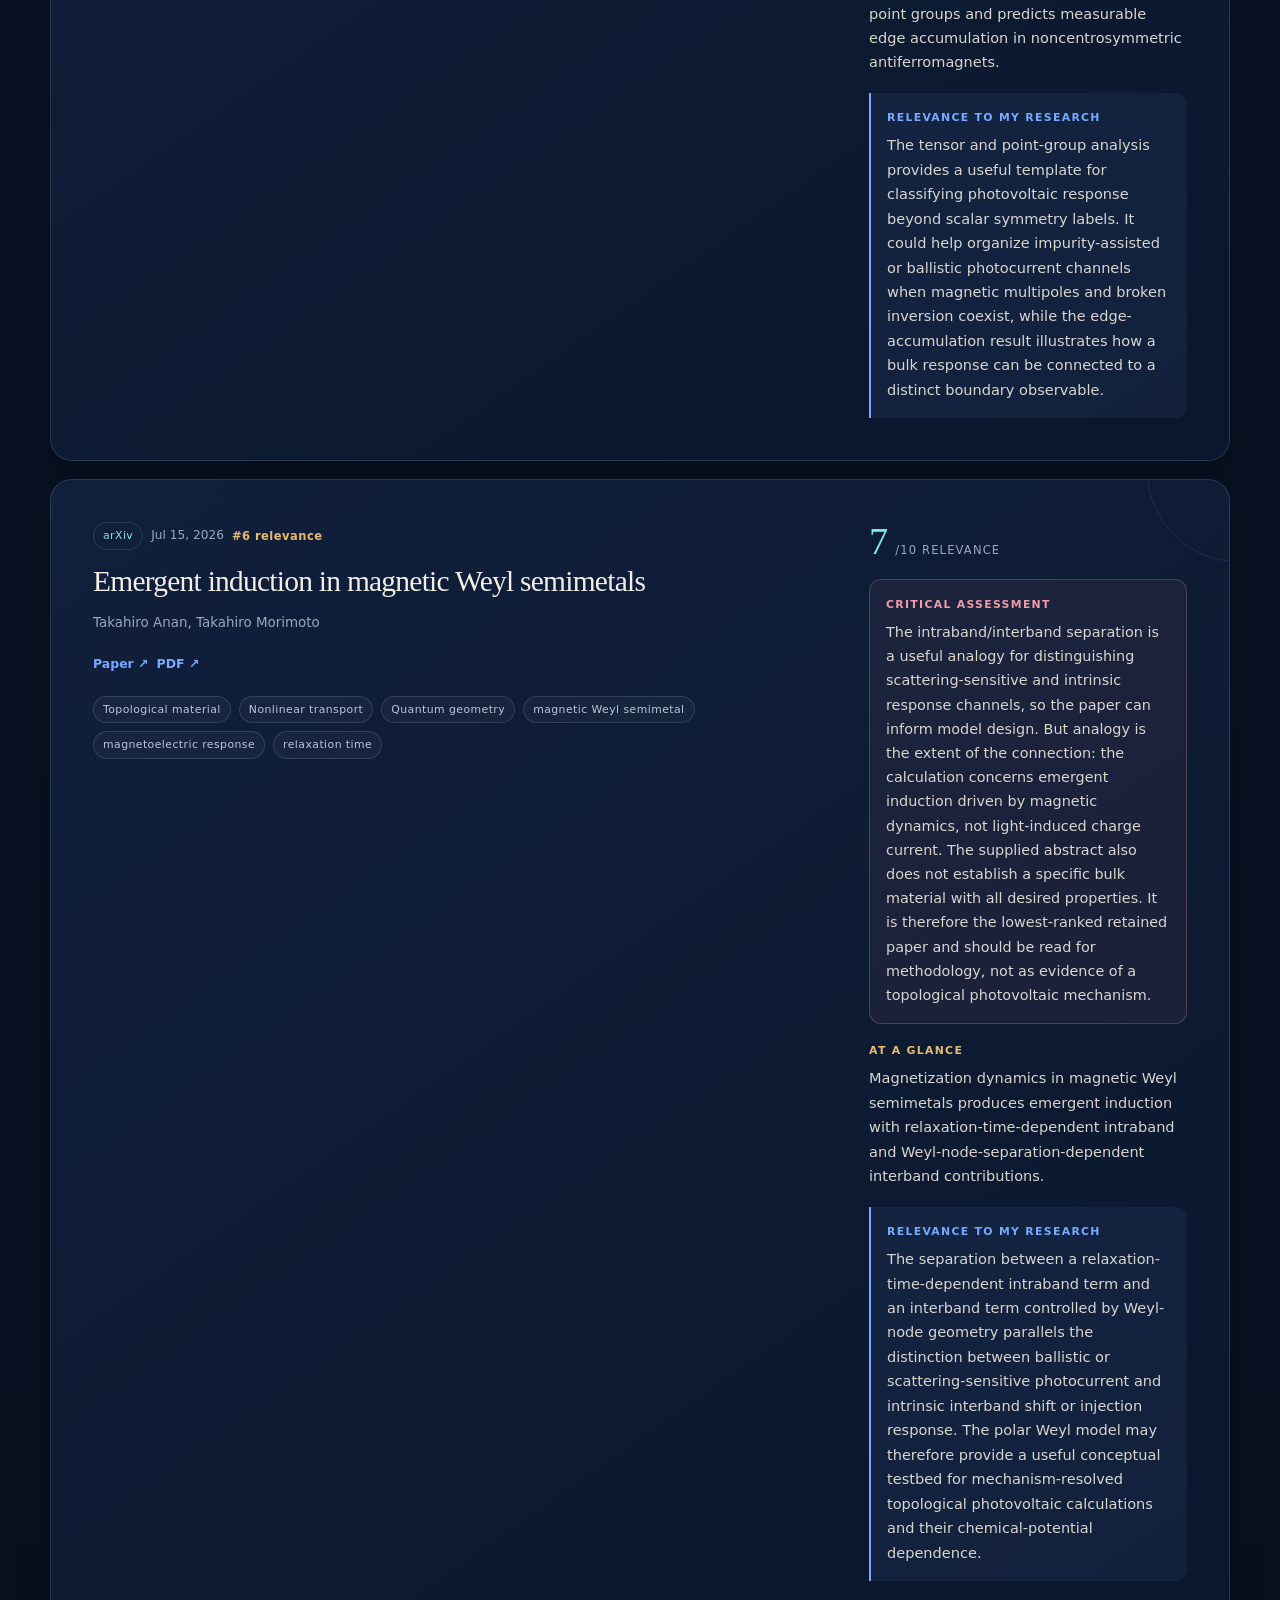
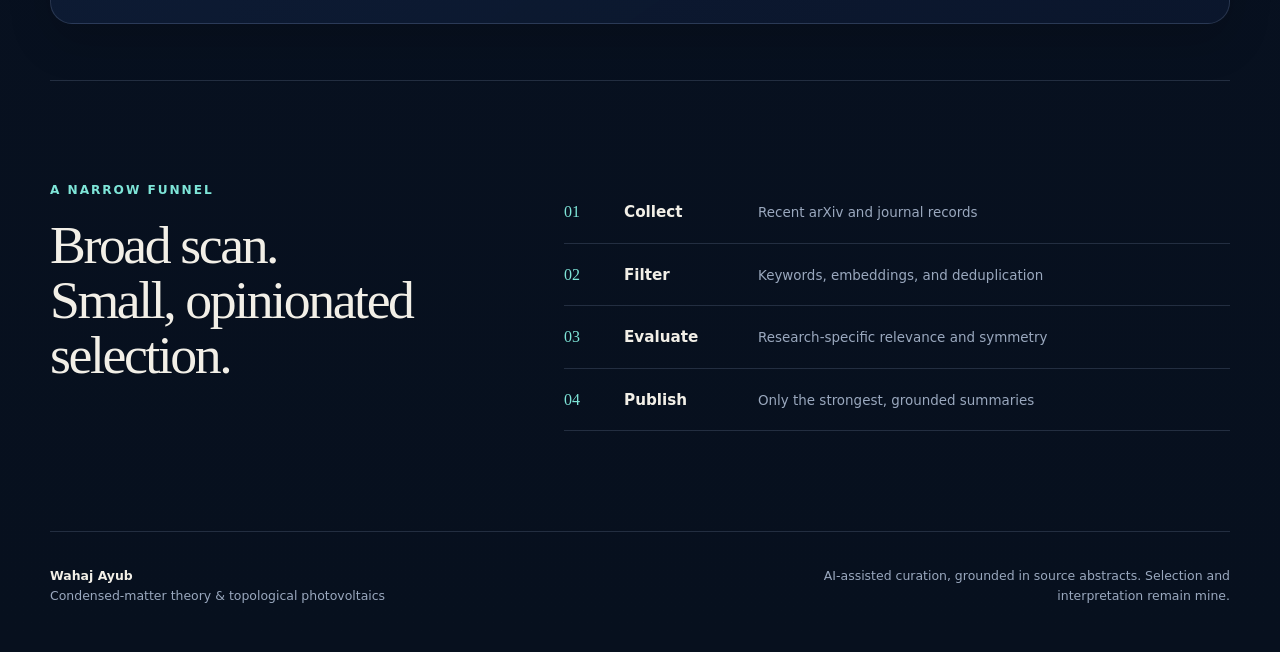
==== commit 13260f6a: "Complete radar assessments and archive link" ====
--- a/index.html
+++ b/index.html
@@ -44,6 +44,7 @@
         <div class="hero-actions">
           <a class="button primary" href="#papers">Read this issue</a>
           <a class="button ghost" href="/about.html">How papers are selected</a>
+          <a class="button ghost" href="/archive.html">Browse the archive</a>
         </div>
       </div>
 
--- a/styles.css
+++ b/styles.css
@@ -479,3 +479,29 @@
   html { scroll-behavior: auto; }
   *, *::before, *::after { animation-duration: .01ms !important; animation-iteration-count: 1 !important; transition-duration: .01ms !important; }
 }
+
+.rank-chip { color: var(--gold); font-size: .72rem; font-weight: 760; letter-spacing: .04em; }
+.critical-block { padding: 16px; border: 1px solid rgba(242,155,165,.25); border-radius: 12px; background: rgba(242,155,165,.06); }
+.critical-block .summary-label { color: var(--rose); }
+.paper-critical { margin: 0; color: var(--paper-soft); font-size: .9rem; line-height: 1.68; }
+.archive-main { padding-bottom: 80px; }
+.archive-hero { padding-bottom: 54px; }
+.archive-list { padding: 0 0 60px; }
+.archive-items { display: grid; gap: 24px; }
+.archive-card { padding: clamp(22px, 3vw, 36px); border: 1px solid var(--border); border-radius: var(--radius); background: linear-gradient(145deg, rgba(18,34,64,.88), rgba(11,23,45,.96)); }
+.archive-card-head { display: flex; justify-content: space-between; align-items: end; gap: 24px; padding-bottom: 22px; border-bottom: 1px solid var(--border); }
+.archive-card-head h3 { margin: 0; font-family: Georgia, serif; font-size: clamp(1.6rem, 3vw, 2.5rem); font-weight: 500; line-height: 1.1; }
+.archive-meta { display: flex; flex-wrap: wrap; justify-content: end; gap: 10px 18px; color: var(--muted); font-size: .78rem; }
+.archive-paper-list { display: grid; gap: 0; }
+.archive-paper { padding: 24px 0; border-bottom: 1px solid var(--border); }
+.archive-paper:last-child { border-bottom: 0; padding-bottom: 0; }
+.archive-paper-kicker { display: flex; flex-wrap: wrap; align-items: center; gap: 9px; color: var(--muted); font-size: .75rem; }
+.archive-paper h4 { margin: 9px 0 7px; font-family: Georgia, serif; font-size: 1.35rem; font-weight: 500; line-height: 1.2; }
+.archive-paper > p { margin: 0; color: var(--paper-soft); font-size: .9rem; }
+.archive-critical { margin-top: 14px; padding-left: 14px; border-left: 2px solid var(--rose); }
+.archive-critical span { color: var(--rose); font-size: .68rem; font-weight: 760; letter-spacing: .12em; text-transform: uppercase; }
+.archive-critical p { margin: 4px 0 0; color: var(--paper-soft); font-size: .88rem; line-height: 1.65; }
+@media (max-width: 680px) {
+  .archive-card-head { align-items: flex-start; flex-direction: column; }
+  .archive-meta { justify-content: start; }
+}
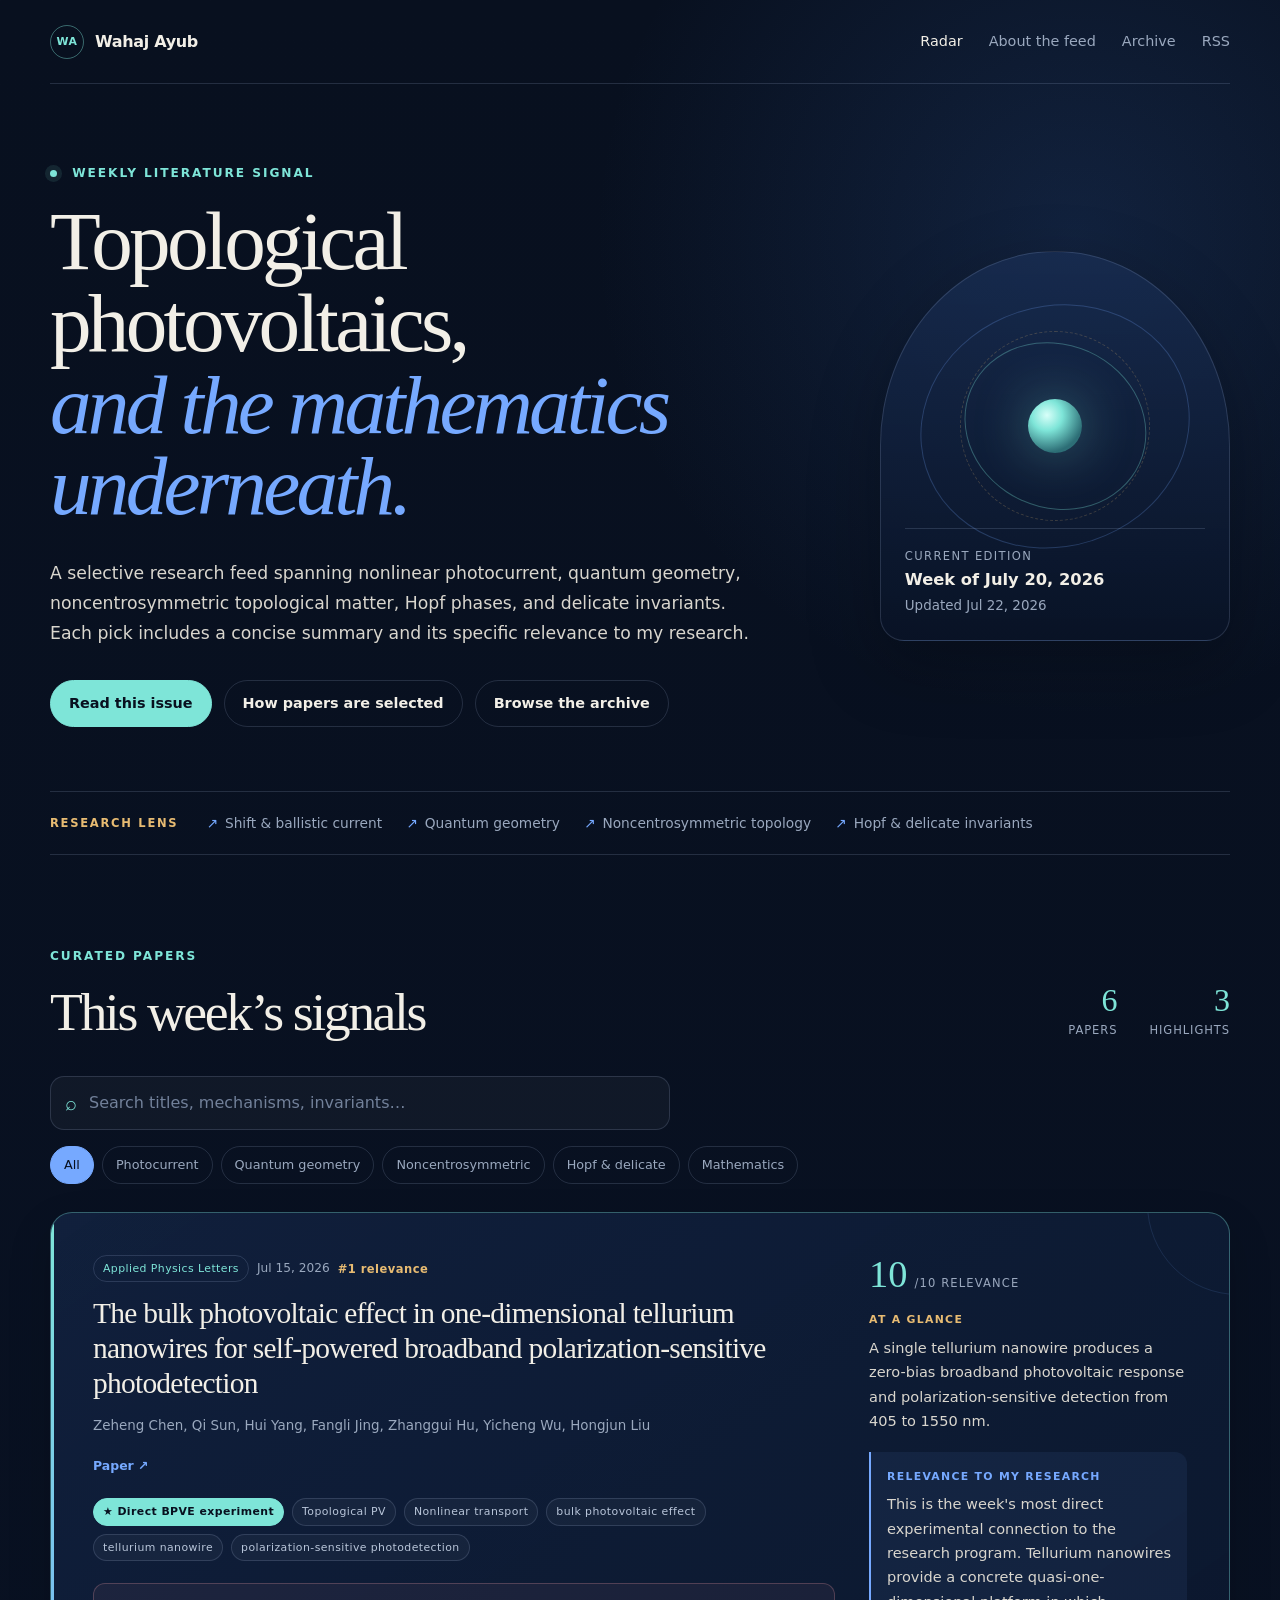
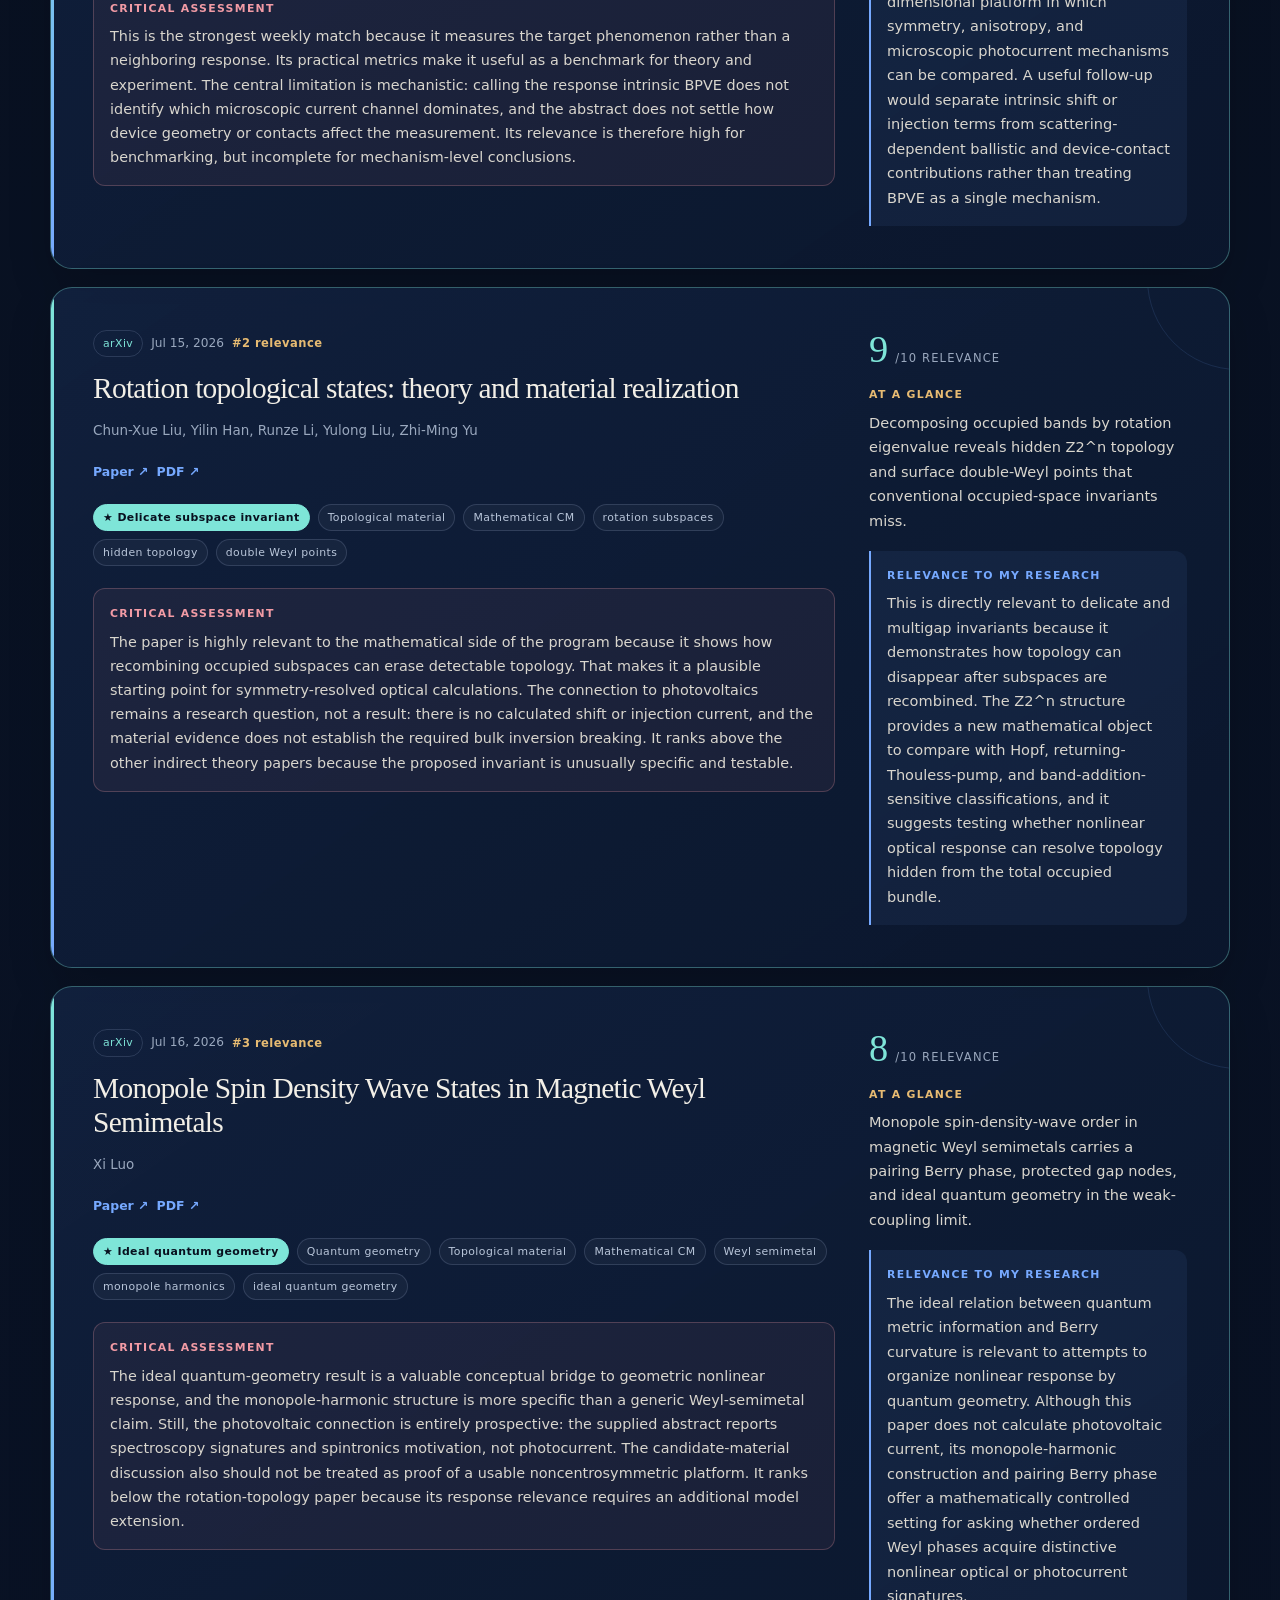
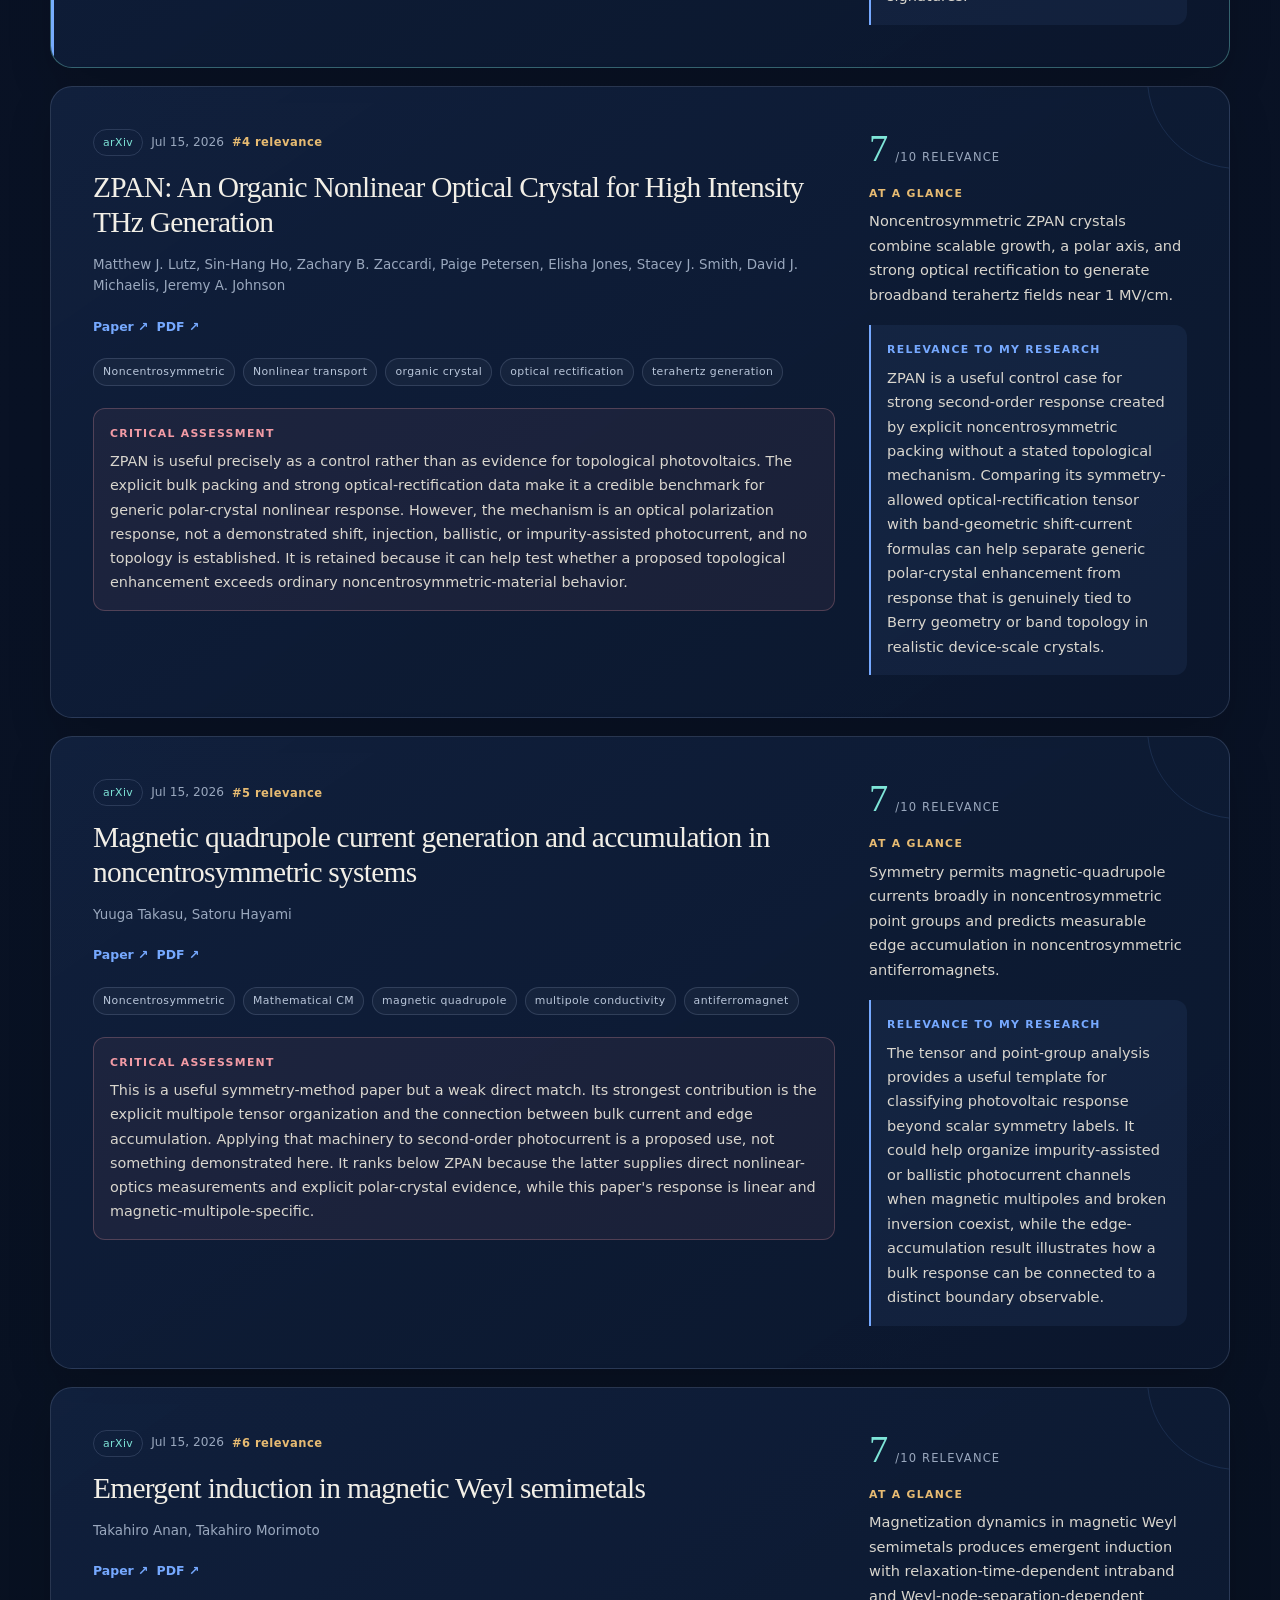
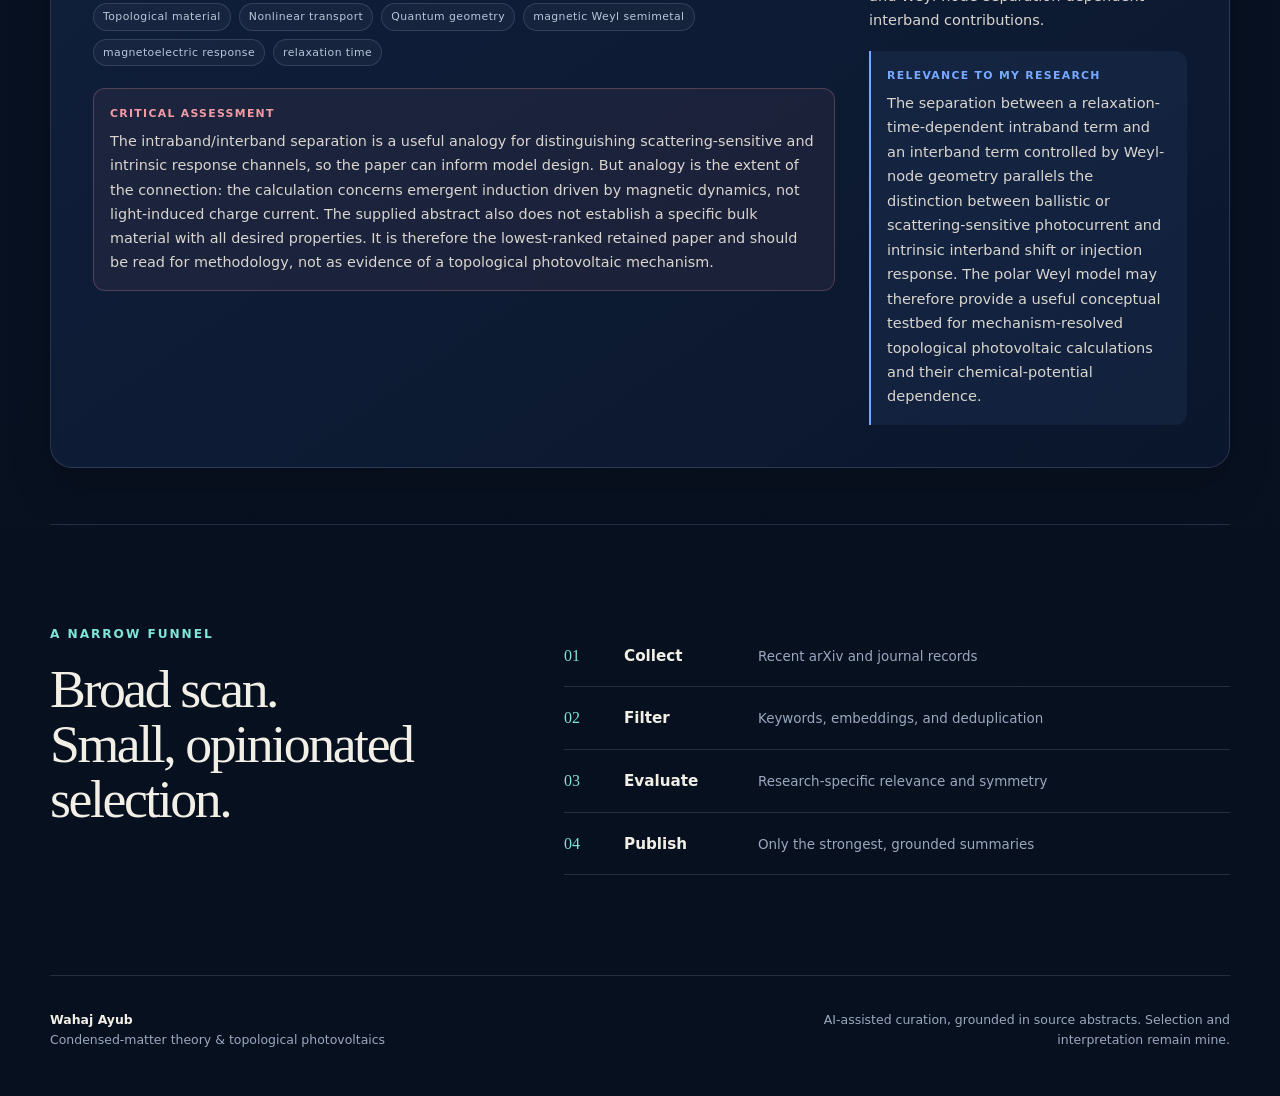
==== commit 7f74887a: "Refresh radar card layout asset" ====
--- a/index.html
+++ b/index.html
@@ -138,6 +138,6 @@
     <p>AI-assisted curation, grounded in source abstracts. Selection and interpretation remain mine.</p>
   </footer>
 
-  <script src="/app.js" defer></script>
+  <script src="/app.js?v=20260721-3" defer></script>
 </body>
 </html>
--- a/styles.css
+++ b/styles.css
@@ -481,7 +481,7 @@
 }
 
 .rank-chip { color: var(--gold); font-size: .72rem; font-weight: 760; letter-spacing: .04em; }
-.critical-block { padding: 16px; border: 1px solid rgba(242,155,165,.25); border-radius: 12px; background: rgba(242,155,165,.06); }
+.critical-block { margin-top: 22px; padding: 16px; border: 1px solid rgba(242,155,165,.25); border-radius: 12px; background: rgba(242,155,165,.06); }
 .critical-block .summary-label { color: var(--rose); }
 .paper-critical { margin: 0; color: var(--paper-soft); font-size: .9rem; line-height: 1.68; }
 .archive-main { padding-bottom: 80px; }
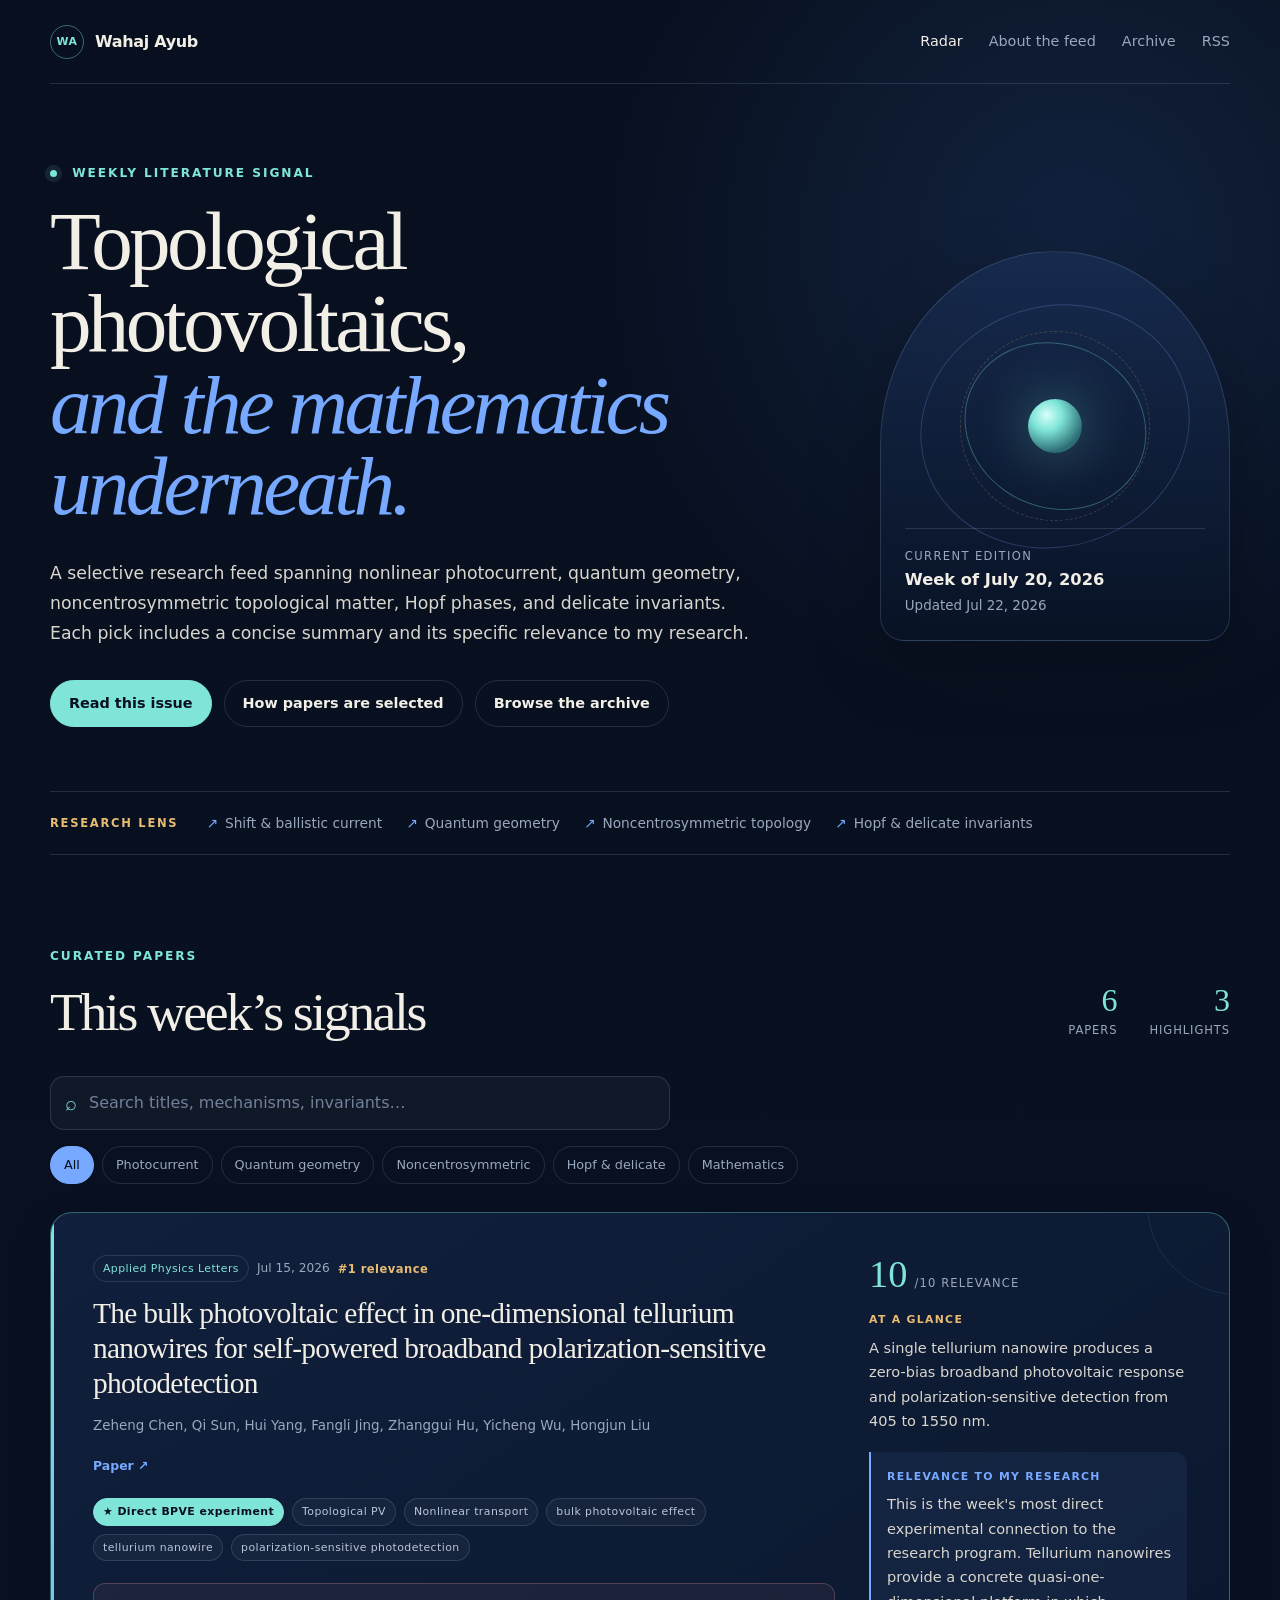
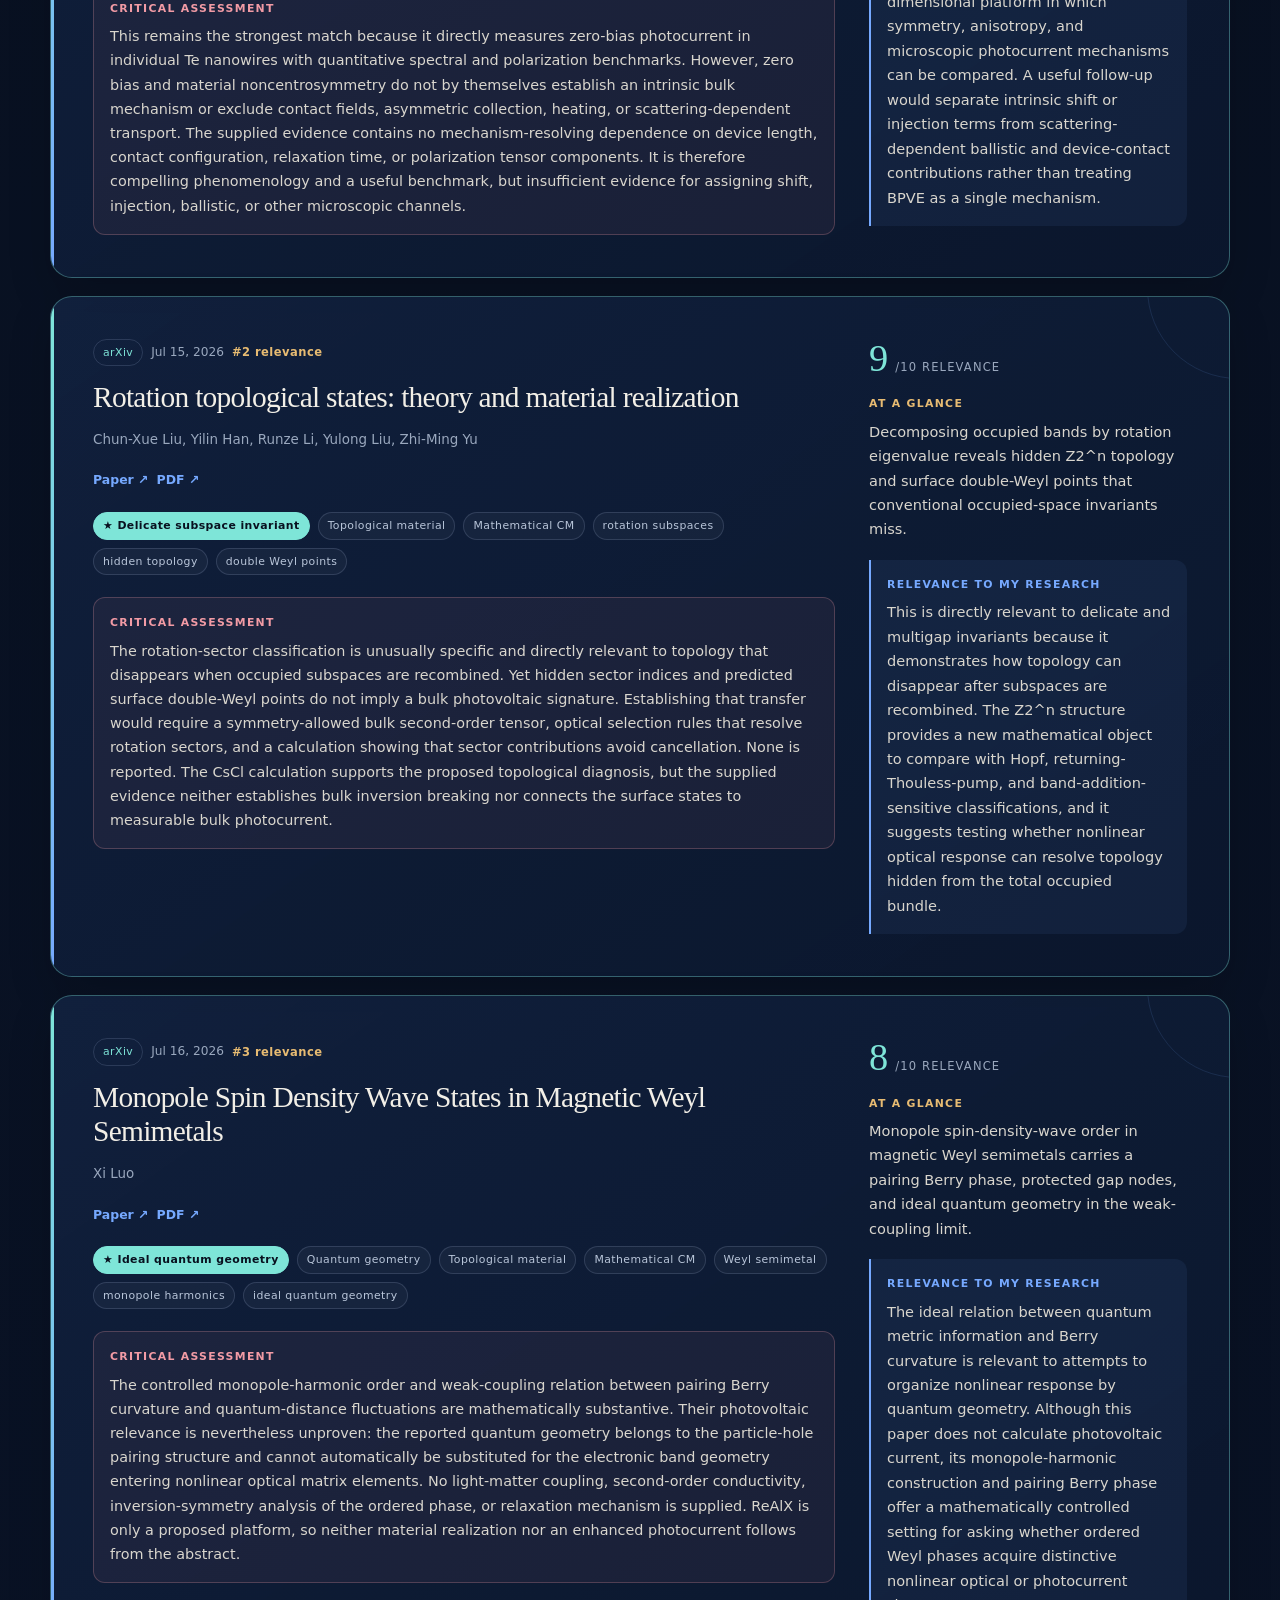
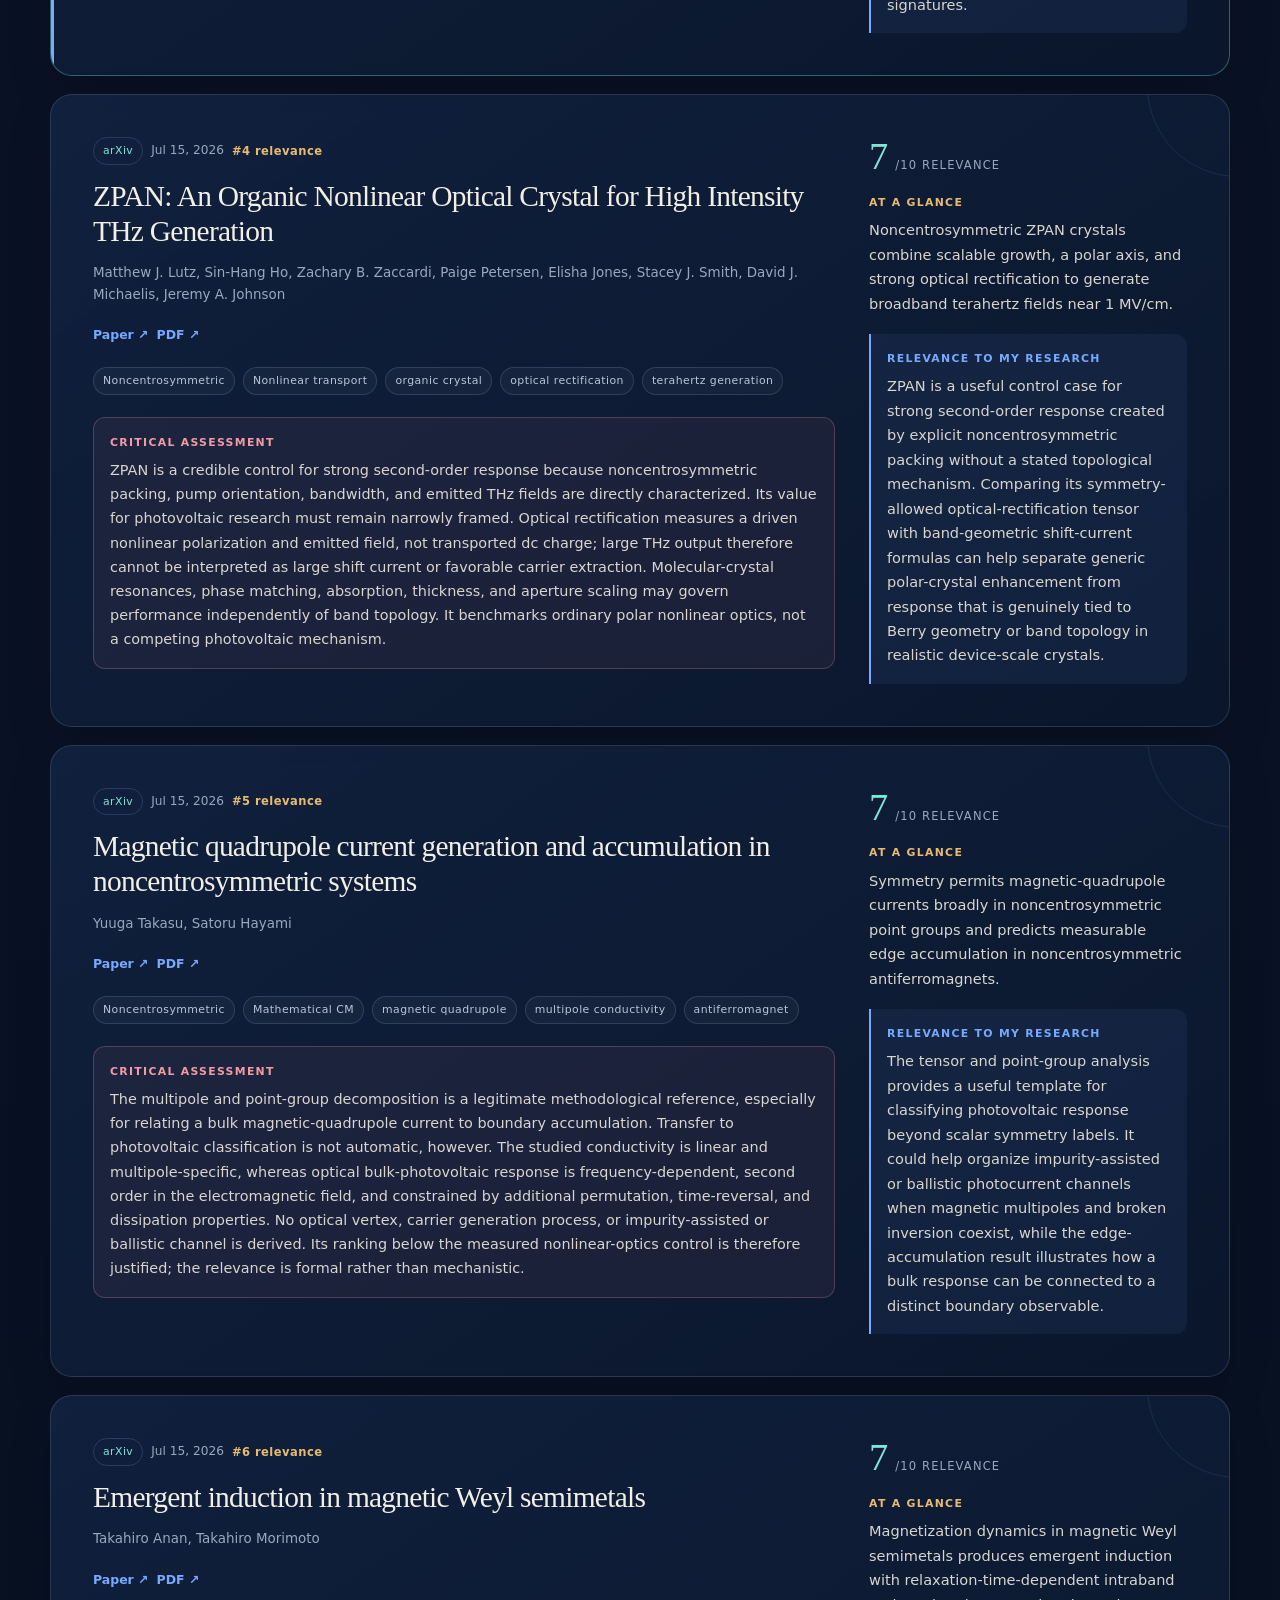
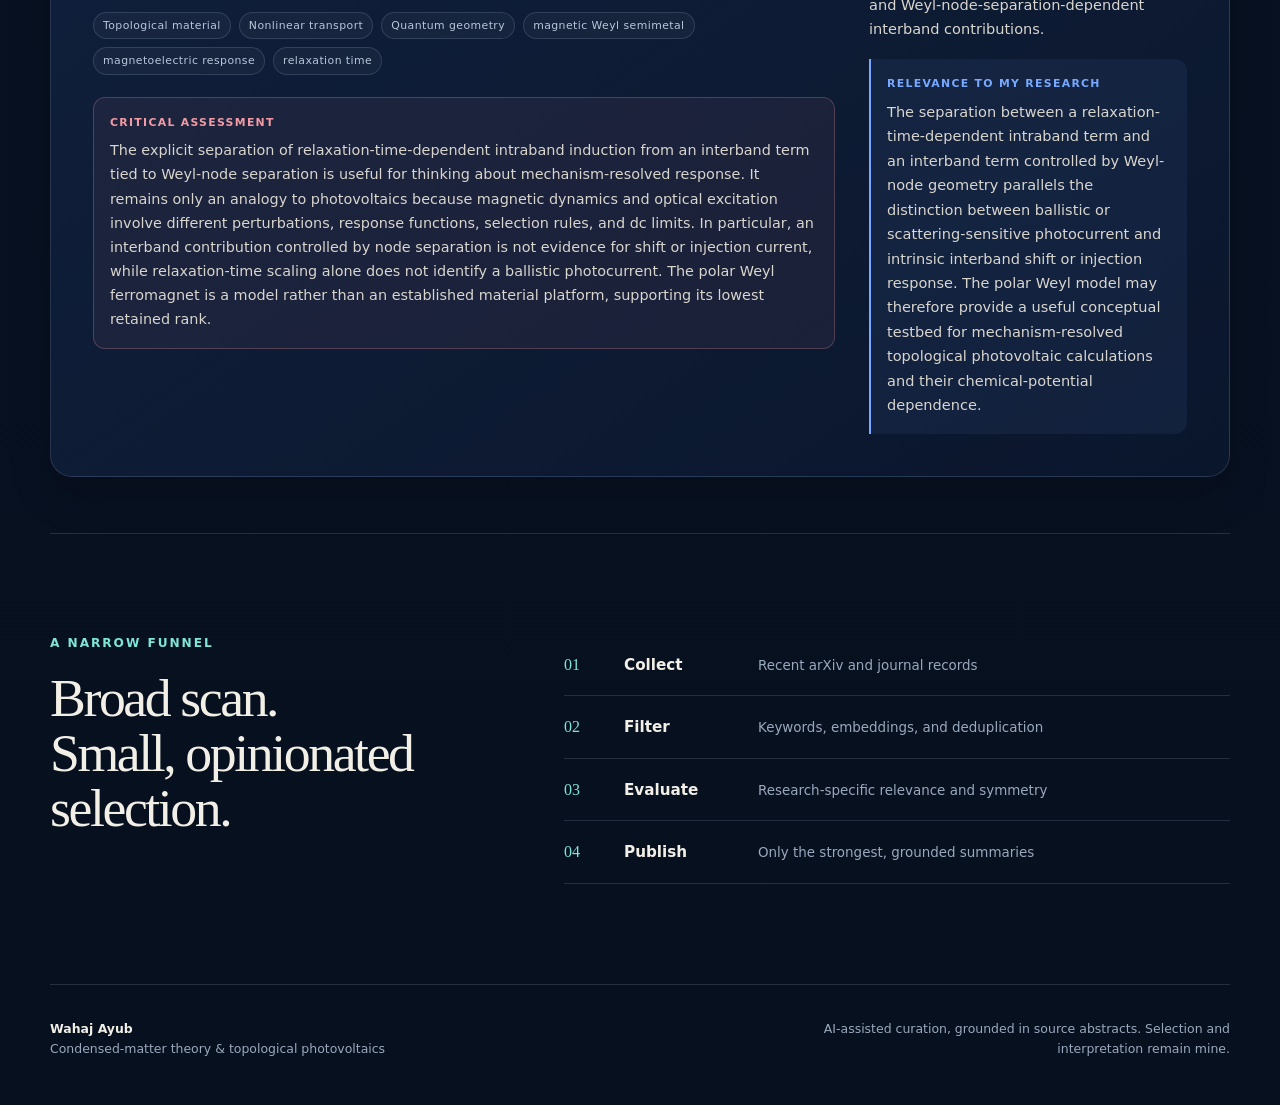
==== commit cd572af7: "Apply Sol critical assessments" ====
--- a/index.html
+++ b/index.html
@@ -138,6 +138,6 @@
     <p>AI-assisted curation, grounded in source abstracts. Selection and interpretation remain mine.</p>
   </footer>
 
-  <script src="/app.js?v=20260721-3" defer></script>
+  <script src="/app.js?v=20260721-4" defer></script>
 </body>
 </html>
